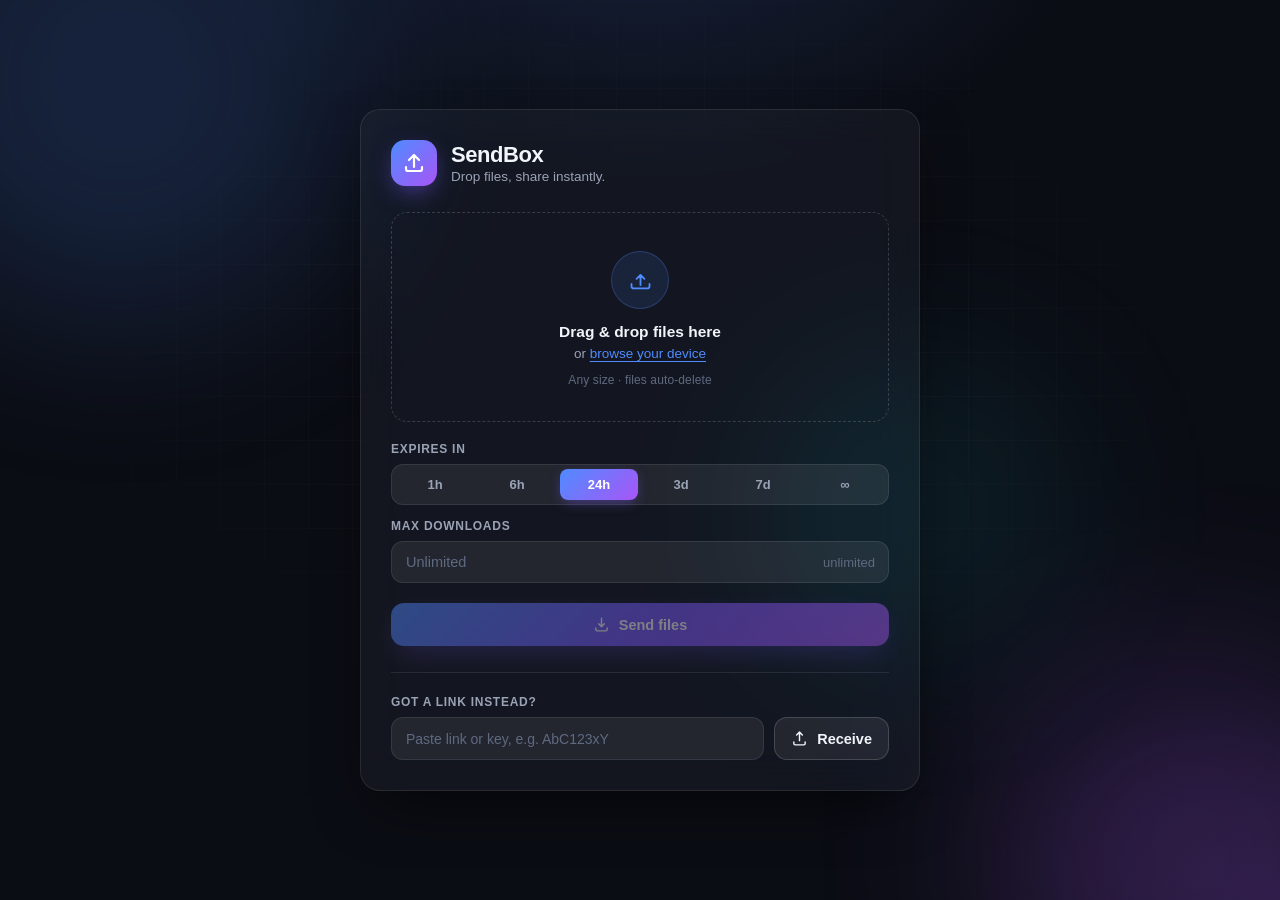
==== templates/index.html @ 97f83d9c "1st version" ====
<!DOCTYPE html>
<html lang="en">
<head>
  <meta charset="UTF-8">
  <meta name="viewport" content="width=device-width, initial-scale=1.0">
  <meta name="theme-color" content="#0b0d14">
  <title>SendBox — share files</title>
  <link rel="icon" href="data:image/svg+xml,%3Csvg xmlns='http://www.w3.org/2000/svg' viewBox='0 0 100 100'%3E%3Cdefs%3E%3ClinearGradient id='g' x1='0' y1='0' x2='1' y2='1'%3E%3Cstop offset='0' stop-color='%234f8cff'/%3E%3Cstop offset='1' stop-color='%23a855f7'/%3E%3C/linearGradient%3E%3C/defs%3E%3Crect width='100' height='100' rx='22' fill='url(%23g)'/%3E%3Cpath d='M50 28v26m0 0-9-9m9 9 9-9M34 66h32' stroke='white' stroke-width='7' stroke-linecap='round' stroke-linejoin='round' fill='none'/%3E%3C/svg%3E">
  <link rel="stylesheet" href="/static/style.css">
</head>
<body>
  <div class="bg" aria-hidden="true">
    <div class="blob blob-1"></div>
    <div class="blob blob-2"></div>
    <div class="blob blob-3"></div>
    <div class="grid-overlay"></div>
  </div>

  <main class="card" id="card">
    <header class="brand">
      <span class="logo">
        <svg viewBox="0 0 24 24" fill="none" stroke="currentColor" stroke-width="2.2" stroke-linecap="round" stroke-linejoin="round">
          <path d="M12 16V4m0 0L7 9m5-5 5 5"/>
          <path d="M4 16v2a2 2 0 0 0 2 2h12a2 2 0 0 0 2-2v-2"/>
        </svg>
      </span>
      <div>
        <h1>SendBox</h1>
        <p class="tagline">Drop files, share instantly.</p>
      </div>
    </header>

    <!-- UPLOAD STATE -->
    <section id="uploadState">
      <div id="drop" class="drop" tabindex="0" role="button" aria-label="Upload files">
        <input type="file" id="fileInput" multiple hidden>
        <div class="drop-icon">
          <svg viewBox="0 0 24 24" fill="none" stroke="currentColor" stroke-width="1.6" stroke-linecap="round" stroke-linejoin="round">
            <path d="M12 16V7m0 0 3.5 3.5M12 7l-3.5 3.5"/>
            <path d="M4 15v2a2 2 0 0 0 2 2h12a2 2 0 0 0 2-2v-2"/>
          </svg>
        </div>
        <p class="drop-title">Drag &amp; drop files here</p>
        <p class="drop-sub">or <span class="link">browse your device</span></p>
        <p class="drop-hint">Any size · files auto-delete</p>
      </div>

      <div id="filePanel" class="file-panel hidden">
        <div class="file-panel-head">
          <span id="fileCount"></span>
          <span id="fileTotal"></span>
          <button id="clearBtn" class="text-btn">Clear</button>
        </div>
        <ul id="fileList" class="filelist"></ul>
      </div>

      <div class="settings">
        <div class="field">
          <span class="field-label">Expires in</span>
          <div class="segmented" id="segExpiry">
            <input type="radio" name="expiry" id="e1" value="1">
            <label for="e1">1h</label>
            <input type="radio" name="expiry" id="e6" value="6">
            <label for="e6">6h</label>
            <input type="radio" name="expiry" id="e24" value="24" checked>
            <label for="e24">24h</label>
            <input type="radio" name="expiry" id="e72" value="72">
            <label for="e72">3d</label>
            <input type="radio" name="expiry" id="e168" value="168">
            <label for="e168">7d</label>
            <input type="radio" name="expiry" id="e0" value="0">
            <label for="e0">∞</label>
          </div>
        </div>
        <div class="field">
          <span class="field-label">Max downloads</span>
          <div class="maxdl-wrap">
            <input id="maxdl" type="number" min="0" placeholder="Unlimited">
            <span class="maxdl-suffix">unlimited</span>
          </div>
        </div>
      </div>

      <button id="uploadBtn" class="btn btn-primary" disabled>
        <svg viewBox="0 0 24 24" fill="none" stroke="currentColor" stroke-width="2" stroke-linecap="round" stroke-linejoin="round">
          <path d="M12 3v12m0 0 4-4m-4 4-4-4"/>
          <path d="M4 17v2a2 2 0 0 0 2 2h12a2 2 0 0 0 2-2v-2"/>
        </svg>
        <span>Send files</span>
      </button>

      <div id="progressWrap" class="progress-wrap hidden">
        <div class="progress">
          <div id="progressBar"></div>
        </div>
        <div class="progress-meta">
          <span id="progressText">0%</span>
          <span id="progressDetail"></span>
        </div>
      </div>
    </section>

    <!-- RESULT STATE -->
    <section id="resultState" class="hidden">
      <div class="success-ring">
        <svg viewBox="0 0 24 24" fill="none" stroke="currentColor" stroke-width="2.4" stroke-linecap="round" stroke-linejoin="round">
          <path d="M5 13l4 4L19 7"/>
        </svg>
      </div>
      <h2 class="result-title">Files are live</h2>
      <p class="result-sub">Share this link — it expires when the time is up.</p>
      <div class="linkrow">
        <input id="shareUrl" readonly>
        <button id="copyBtn" class="btn btn-ghost" title="Copy">
          <svg viewBox="0 0 24 24" fill="none" stroke="currentColor" stroke-width="2" stroke-linecap="round" stroke-linejoin="round">
            <rect x="9" y="9" width="12" height="12" rx="2"/>
            <path d="M5 15V5a2 2 0 0 1 2-2h10"/>
          </svg>
          <span>Copy</span>
        </button>
      </div>
      <div class="result-actions">
        <button id="openBtn" class="btn btn-ghost">
          <svg viewBox="0 0 24 24" fill="none" stroke="currentColor" stroke-width="2" stroke-linecap="round" stroke-linejoin="round">
            <path d="M18 13v6a2 2 0 0 1-2 2H5a2 2 0 0 1-2-2V8a2 2 0 0 1 2-2h6"/>
            <path d="M15 3h6v6"/><path d="M10 14 21 3"/>
          </svg>
          <span>Open</span>
        </button>
        <button id="newBtn" class="btn btn-primary">
          <svg viewBox="0 0 24 24" fill="none" stroke="currentColor" stroke-width="2" stroke-linecap="round" stroke-linejoin="round">
            <path d="M12 5v14M5 12h14"/>
          </svg>
          <span>New transfer</span>
        </button>
      </div>
    </section>

    <footer class="receive">
      <form id="receiveForm" autocomplete="off">
        <div class="field">
          <span class="field-label">Got a link instead?</span>
          <div class="receive-row">
            <input id="keyInput" placeholder="Paste link or key, e.g. AbC123xY">
            <button class="btn btn-ghost" type="submit">
              <svg viewBox="0 0 24 24" fill="none" stroke="currentColor" stroke-width="2" stroke-linecap="round" stroke-linejoin="round">
                <path d="M12 15V3m0 0 4 4m-4-4-4 4"/>
                <path d="M4 17v2a2 2 0 0 0 2 2h12a2 2 0 0 0 2-2v-2"/>
              </svg>
              <span>Receive</span>
            </button>
          </div>
        </div>
      </form>
    </footer>
  </main>

  <div id="toasts" class="toasts" aria-live="polite"></div>
  <script src="/static/app.js"></script>
</body>
</html>
---- static/style.css ----
:root {
  --bg: #0b0d14;
  --surface: rgba(255, 255, 255, 0.04);
  --surface-strong: rgba(255, 255, 255, 0.07);
  --border: rgba(255, 255, 255, 0.09);
  --border-strong: rgba(255, 255, 255, 0.16);
  --text: #f2f5fb;
  --muted: #9aa3b6;
  --faint: #5f6a80;
  --accent: #4f8cff;
  --accent-2: #a855f7;
  --accent-3: #22d3ee;
  --grad: linear-gradient(135deg, #4f8cff, #a855f7);
  --grad-btn: linear-gradient(135deg, #4f8cff 0%, #7c5cff 50%, #a855f7 100%);
  --danger: #ff6b6b;
  --ok: #34d399;
  --radius: 20px;
  --shadow: 0 24px 60px -18px rgba(0, 0, 0, 0.65);
  --font: -apple-system, BlinkMacSystemFont, "Segoe UI", Roboto, "Helvetica Neue", Arial, sans-serif;
}

* { box-sizing: border-box; margin: 0; padding: 0; }

html { color-scheme: dark; }

body {
  font-family: var(--font);
  background: var(--bg);
  color: var(--text);
  min-height: 100vh;
  display: flex;
  align-items: center;
  justify-content: center;
  padding: 28px 16px;
  overflow-x: hidden;
  -webkit-font-smoothing: antialiased;
}

/* ---------- background ---------- */
.bg { position: fixed; inset: 0; z-index: -1; overflow: hidden; }
.bg::after {
  content: "";
  position: absolute; inset: 0;
  background:
    radial-gradient(ellipse 60% 50% at 50% -10%, rgba(79, 140, 255, 0.16), transparent 60%),
    radial-gradient(ellipse 40% 40% at 100% 100%, rgba(168, 85, 247, 0.12), transparent 60%);
}
.blob { position: absolute; border-radius: 50%; filter: blur(90px); opacity: 0.5; animation: drift 26s ease-in-out infinite alternate; }
.blob-1 { width: 480px; height: 480px; background: rgba(79, 140, 255, 0.35); top: -160px; left: -120px; }
.blob-2 { width: 420px; height: 420px; background: rgba(168, 85, 247, 0.32); bottom: -160px; right: -120px; animation-delay: -9s; }
.blob-3 { width: 300px; height: 300px; background: rgba(34, 211, 238, 0.18); top: 40%; left: 60%; animation-delay: -17s; }
@keyframes drift {
  0% { transform: translate(0, 0) scale(1); }
  100% { transform: translate(60px, -40px) scale(1.15); }
}
.grid-overlay {
  position: absolute; inset: 0;
  background-image:
    linear-gradient(rgba(255,255,255,0.025) 1px, transparent 1px),
    linear-gradient(90deg, rgba(255,255,255,0.025) 1px, transparent 1px);
  background-size: 44px 44px;
  mask-image: radial-gradient(ellipse 70% 60% at 50% 40%, #000 30%, transparent 75%);
}

/* ---------- card ---------- */
.card {
  position: relative;
  width: 100%;
  max-width: 560px;
  background: var(--surface);
  backdrop-filter: blur(22px) saturate(1.4);
  -webkit-backdrop-filter: blur(22px) saturate(1.4);
  border: 1px solid var(--border);
  border-radius: var(--radius);
  box-shadow: var(--shadow);
  padding: 30px;
  animation: card-in 0.5s cubic-bezier(0.2, 0.9, 0.3, 1.2);
}
@keyframes card-in {
  from { opacity: 0; transform: translateY(16px) scale(0.98); }
  to { opacity: 1; transform: none; }
}

.brand { display: flex; align-items: center; gap: 14px; margin-bottom: 26px; }
.logo {
  width: 46px; height: 46px; flex-shrink: 0;
  display: grid; place-items: center;
  background: var(--grad);
  border-radius: 14px;
  color: #fff;
  box-shadow: 0 8px 24px -6px rgba(124, 92, 255, 0.6);
}
.logo svg { width: 24px; height: 24px; }
h1 { font-size: 22px; font-weight: 700; letter-spacing: -0.02em; }
.tagline { font-size: 13.5px; color: var(--muted); margin-top: 1px; }

/* ---------- dropzone ---------- */
.drop {
  position: relative;
  border: 1.5px dashed var(--border-strong);
  border-radius: 16px;
  padding: 38px 20px 34px;
  text-align: center;
  cursor: pointer;
  transition: border-color 0.2s, background 0.2s, transform 0.15s;
  user-select: none;
}
.drop:hover { border-color: rgba(79, 140, 255, 0.5); background: var(--surface-strong); }
.drop:focus-visible { outline: 2px solid var(--accent); outline-offset: 2px; }
.drop.dragover {
  border-color: var(--accent);
  border-style: solid;
  background: rgba(79, 140, 255, 0.1);
  transform: scale(1.015);
}
.drop-icon {
  width: 58px; height: 58px; margin: 0 auto 14px;
  display: grid; place-items: center;
  border-radius: 50%;
  color: var(--accent);
  background: rgba(79, 140, 255, 0.12);
  border: 1px solid rgba(79, 140, 255, 0.25);
  transition: transform 0.25s;
}
.drop-icon svg { width: 27px; height: 27px; }
.drop.dragover .drop-icon { transform: translateY(-4px) scale(1.1); color: #fff; }
.drop-title { font-size: 15.5px; font-weight: 600; }
.drop-sub { font-size: 13.5px; color: var(--muted); margin-top: 5px; }
.link { color: var(--accent); text-decoration: underline; text-underline-offset: 3px; }
.drop-hint { font-size: 12px; color: var(--faint); margin-top: 12px; letter-spacing: 0.01em; }

/* ---------- file list ---------- */
.file-panel { margin-top: 16px; }
.file-panel-head {
  display: flex; align-items: center; gap: 10px;
  font-size: 12.5px; color: var(--muted);
  margin-bottom: 10px;
}
.file-panel-head #fileTotal { flex: 1; text-align: right; }
.text-btn {
  background: none; border: none; color: var(--faint);
  font-size: 12.5px; cursor: pointer; padding: 4px 6px; border-radius: 6px;
  transition: color 0.15s;
}
.text-btn:hover { color: var(--danger); }

.filelist { list-style: none; max-height: 232px; overflow-y: auto; scrollbar-width: thin; scrollbar-color: rgba(255,255,255,0.15) transparent; }
.filelist::-webkit-scrollbar { width: 6px; }
.filelist::-webkit-scrollbar-thumb { background: rgba(255,255,255,0.15); border-radius: 4px; }

.filelist li {
  display: flex; align-items: center; gap: 12px;
  padding: 10px 12px;
  background: var(--surface-strong);
  border: 1px solid var(--border);
  border-radius: 12px;
  margin-bottom: 8px;
  animation: item-in 0.3s cubic-bezier(0.2, 0.9, 0.3, 1.2);
}
@keyframes item-in {
  from { opacity: 0; transform: translateY(-6px); }
  to { opacity: 1; transform: none; }
}
.file-type {
  width: 38px; height: 38px; flex-shrink: 0;
  display: grid; place-items: center;
  border-radius: 10px; color: #fff;
  background: var(--grad);
  font-size: 10px; font-weight: 700; text-transform: uppercase;
}
.file-type svg { width: 19px; height: 19px; }
.file-type[data-ext="pdf"] { background: linear-gradient(135deg, #ff5f6d, #ff8a5c); }
.file-type[data-ext="jpg"], .file-type[data-ext="jpeg"],
.file-type[data-ext="png"], .file-type[data-ext="gif"],
.file-type[data-ext="webp"], .file-type[data-ext="svg"],
.file-type[data-ext="heic"] { background: linear-gradient(135deg, #22d3ee, #3b82f6); }
.file-type[data-ext="zip"], .file-type[data-ext="rar"],
.file-type[data-ext="7z"], .file-type[data-ext="tar"],
.file-type[data-ext="gz"] { background: linear-gradient(135deg, #f59e0b, #ef4444); }
.file-type[data-ext="mp3"], .file-type[data-ext="wav"],
.file-type[data-ext="flac"], .file-type[data-ext="ogg"] { background: linear-gradient(135deg, #a855f7, #ec4899); }
.file-type[data-ext="mp4"], .file-type[data-ext="mkv"],
.file-type[data-ext="mov"], .file-type[data-ext="webm"] { background: linear-gradient(135deg, #6366f1, #8b5cf6); }
.file-type[data-ext="txt"], .file-type[data-ext="md"],
.file-type[data-ext="csv"], .file-type[data-ext="json"],
.file-type[data-ext="py"], .file-type[data-ext="js"],
.file-type[data-ext="ts"], .file-type[data-ext="html"],
.file-type[data-ext="css"] { background: linear-gradient(135deg, #64748b, #94a3b8); }

.f-meta { flex: 1; min-width: 0; display: flex; flex-direction: column; }
.fname {
  font-size: 14px; font-weight: 500;
  overflow: hidden; text-overflow: ellipsis; white-space: nowrap;
}
.fsize { font-size: 12px; color: var(--muted); margin-top: 1px; }

.rm-btn {
  width: 28px; height: 28px; flex-shrink: 0;
  display: grid; place-items: center;
  background: transparent; border: none; border-radius: 8px;
  color: var(--faint); cursor: pointer;
  transition: background 0.15s, color 0.15s, transform 0.15s;
}
.rm-btn:hover { background: rgba(255, 107, 107, 0.14); color: var(--danger); transform: scale(1.08); }
.rm-btn svg { width: 15px; height: 15px; }

/* ---------- settings ---------- */
.settings { margin: 20px 0; display: flex; flex-direction: column; gap: 14px; }
.field { display: flex; flex-direction: column; gap: 8px; }
.field-label { font-size: 12px; font-weight: 600; color: var(--muted); text-transform: uppercase; letter-spacing: 0.06em; }

.segmented {
  display: grid; grid-auto-flow: column; grid-auto-columns: 1fr;
  background: var(--surface-strong);
  border: 1px solid var(--border);
  border-radius: 12px; padding: 4px; gap: 4px;
}
.segmented input { position: absolute; opacity: 0; pointer-events: none; }
.segmented label {
  text-align: center; padding: 8px 4px; border-radius: 8px;
  font-size: 13px; font-weight: 600; color: var(--muted);
  cursor: pointer; transition: all 0.18s;
  user-select: none;
}
.segmented label:hover { color: var(--text); }
.segmented input:checked + label {
  background: var(--grad); color: #fff;
  box-shadow: 0 4px 14px -4px rgba(124, 92, 255, 0.6);
}

.maxdl-wrap { position: relative; }
.maxdl-wrap input {
  width: 100%;
  background: var(--surface-strong);
  color: var(--text);
  border: 1px solid var(--border);
  border-radius: 12px;
  padding: 12px 14px;
  font-size: 14.5px;
  transition: border-color 0.18s, box-shadow 0.18s;
}
.maxdl-wrap input::placeholder { color: var(--faint); }
.maxdl-wrap input:focus { outline: none; border-color: var(--accent); box-shadow: 0 0 0 3px rgba(79, 140, 255, 0.18); }
.maxdl-wrap input:not(:placeholder-shown) + .maxdl-suffix { opacity: 0; }
.maxdl-suffix {
  position: absolute; right: 14px; top: 50%; transform: translateY(-50%);
  font-size: 13px; color: var(--faint); pointer-events: none;
  transition: opacity 0.15s;
}
input::-webkit-outer-spin-button, input::-webkit-inner-spin-button { -webkit-appearance: none; margin: 0; }
input[type=number] { -moz-appearance: textfield; appearance: textfield; }

/* ---------- buttons ---------- */
.btn {
  display: inline-flex; align-items: center; justify-content: center; gap: 9px;
  border: none; border-radius: 13px;
  padding: 13px 20px;
  font-family: inherit; font-size: 14.5px; font-weight: 600;
  cursor: pointer; text-decoration: none;
  color: var(--text);
  transition: transform 0.15s, box-shadow 0.2s, background 0.2s, filter 0.2s;
  user-select: none;
}
.btn svg { width: 17px; height: 17px; flex-shrink: 0; }
.btn:active { transform: scale(0.97); }
.btn:disabled { opacity: 0.45; cursor: not-allowed; transform: none; filter: none !important; }

.btn-primary {
  background: var(--grad-btn);
  color: #fff;
  box-shadow: 0 10px 30px -8px rgba(124, 92, 255, 0.55);
  width: 100%;
}
.btn-primary:hover:not(:disabled) { filter: brightness(1.08); box-shadow: 0 14px 36px -8px rgba(124, 92, 255, 0.65); }

.btn-ghost {
  background: var(--surface-strong);
  border: 1px solid var(--border-strong);
  color: var(--text);
}
.btn-ghost:hover { background: rgba(255, 255, 255, 0.11); border-color: rgba(255, 255, 255, 0.22); }

/* ---------- progress ---------- */
.progress-wrap { margin-top: 18px; }
.progress {
  height: 10px; background: var(--surface-strong);
  border: 1px solid var(--border); border-radius: 999px; overflow: hidden;
}
#progressBar {
  height: 100%; width: 0%;
  background: var(--grad);
  border-radius: 999px;
  transition: width 0.15s ease;
  position: relative;
  overflow: hidden;
}
#progressBar::after {
  content: ""; position: absolute; inset: 0;
  background: linear-gradient(90deg, transparent, rgba(255,255,255,0.45), transparent);
  transform: translateX(-100%);
  animation: shine 1.6s infinite;
}
@keyframes shine { to { transform: translateX(100%); } }
.progress-meta { display: flex; justify-content: space-between; margin-top: 8px; font-size: 12.5px; color: var(--muted); }
#progressText { font-weight: 700; color: var(--accent); }

/* ---------- result ---------- */
#resultState { text-align: center; padding: 14px 0 4px; }
.success-ring {
  width: 72px; height: 72px; margin: 0 auto 18px;
  display: grid; place-items: center;
  border-radius: 50%;
  color: #fff;
  background: var(--grad);
  box-shadow: 0 0 0 8px rgba(124, 92, 255, 0.12), 0 16px 40px -8px rgba(124, 92, 255, 0.6);
  animation: pop 0.45s cubic-bezier(0.2, 0.9, 0.3, 1.4);
}
.success-ring svg { width: 32px; height: 32px; }
@keyframes pop { from { transform: scale(0.4); opacity: 0; } to { transform: scale(1); opacity: 1; } }
.result-title { font-size: 21px; font-weight: 700; letter-spacing: -0.02em; }
.result-sub { font-size: 13.5px; color: var(--muted); margin: 8px 0 20px; }

.linkrow { display: flex; gap: 10px; }
.linkrow input {
  flex: 1; min-width: 0;
  background: var(--surface-strong);
  border: 1px solid var(--border-strong);
  border-radius: 12px;
  padding: 13px 14px;
  color: var(--text); font-size: 13.5px; font-family: ui-monospace, SFMono-Regular, Menlo, monospace;
}
.linkrow input:focus { outline: none; border-color: var(--accent); }
.result-actions { display: flex; gap: 10px; margin-top: 14px; }
.result-actions .btn { flex: 1; }

/* ---------- receive / footer ---------- */
.receive { margin-top: 26px; padding-top: 22px; border-top: 1px solid var(--border); }
.receive-row { display: flex; gap: 10px; }
.receive-row input {
  flex: 1; min-width: 0;
  background: var(--surface-strong);
  border: 1px solid var(--border);
  border-radius: 12px;
  padding: 12px 14px;
  color: var(--text); font-size: 14px;
  transition: border-color 0.18s, box-shadow 0.18s;
}
.receive-row input::placeholder { color: var(--faint); }
.receive-row input:focus { outline: none; border-color: var(--accent); box-shadow: 0 0 0 3px rgba(79, 140, 255, 0.18); }
.receive-row .btn { padding: 12px 16px; }

/* ---------- receive page ---------- */
.receive-card { max-width: 620px; }
.receive-summary {
  display: flex; align-items: center; gap: 14px;
  background: var(--surface-strong);
  border: 1px solid var(--border);
  border-radius: 16px;
  padding: 16px 18px;
  margin-bottom: 18px;
}
.summary-icon {
  width: 46px; height: 46px; flex-shrink: 0;
  display: grid; place-items: center;
  border-radius: 12px; color: var(--accent);
  background: rgba(79, 140, 255, 0.12);
}
.summary-icon svg { width: 22px; height: 22px; }
.receive-summary h2 { font-size: 17px; letter-spacing: -0.01em; }
.receive-summary p { font-size: 13px; color: var(--muted); margin-top: 2px; }
.btn-all { flex: 1; margin-left: 4px; max-width: 220px; }

.filelist.receive { max-height: none; }
.filelist.receive li { padding: 12px 14px; }

.foot-note {
  display: flex; align-items: center; justify-content: center; gap: 7px;
  margin-top: 20px; font-size: 12.5px; color: var(--faint);
}
.foot-note svg { width: 14px; height: 14px; }

.expired { text-align: center; padding: 26px 8px; }
.expired-icon {
  width: 64px; height: 64px; margin: 0 auto 16px;
  display: grid; place-items: center;
  border-radius: 50%;
  color: #ffb020;
  background: rgba(255, 176, 32, 0.12);
  border: 1px solid rgba(255, 176, 32, 0.25);
}
.expired-icon svg { width: 30px; height: 30px; }
.expired h2 { font-size: 20px; letter-spacing: -0.02em; }
.expired p { font-size: 14px; color: var(--muted); margin: 10px 0 22px; max-width: 320px; margin-left: auto; margin-right: auto; }
.expired .btn { width: auto; margin: 0 auto; }

/* ---------- toasts ---------- */
.toasts {
  position: fixed; bottom: 24px; left: 50%; transform: translateX(-50%);
  display: flex; flex-direction: column; align-items: center; gap: 10px;
  z-index: 100; pointer-events: none;
}
.toast {
  display: flex; align-items: center; gap: 10px;
  background: rgba(20, 23, 34, 0.92);
  backdrop-filter: blur(14px);
  border: 1px solid var(--border-strong);
  border-radius: 12px;
  padding: 12px 18px;
  font-size: 13.5px; font-weight: 500;
  box-shadow: 0 14px 34px -10px rgba(0, 0, 0, 0.6);
  animation: toast-in 0.3s cubic-bezier(0.2, 0.9, 0.3, 1.3);
}
.toast.leaving { animation: toast-out 0.25s ease forwards; }
.toast svg { width: 17px; height: 17px; }
.toast.success svg { color: var(--ok); }
.toast.error svg { color: var(--danger); }
@keyframes toast-in { from { opacity: 0; transform: translateY(14px) scale(0.95); } to { opacity: 1; transform: none; } }
@keyframes toast-out { to { opacity: 0; transform: translateY(10px) scale(0.96); } }

.hidden { display: none !important; }

@media (max-width: 460px) {
  .card { padding: 22px 18px; }
  .drop { padding: 30px 14px 26px; }
  .btn-all { max-width: none; }
  .receive-summary { flex-wrap: wrap; }
}
@media (prefers-reduced-motion: reduce) {
  *, *::before, *::after { animation: none !important; transition: none !important; }
}
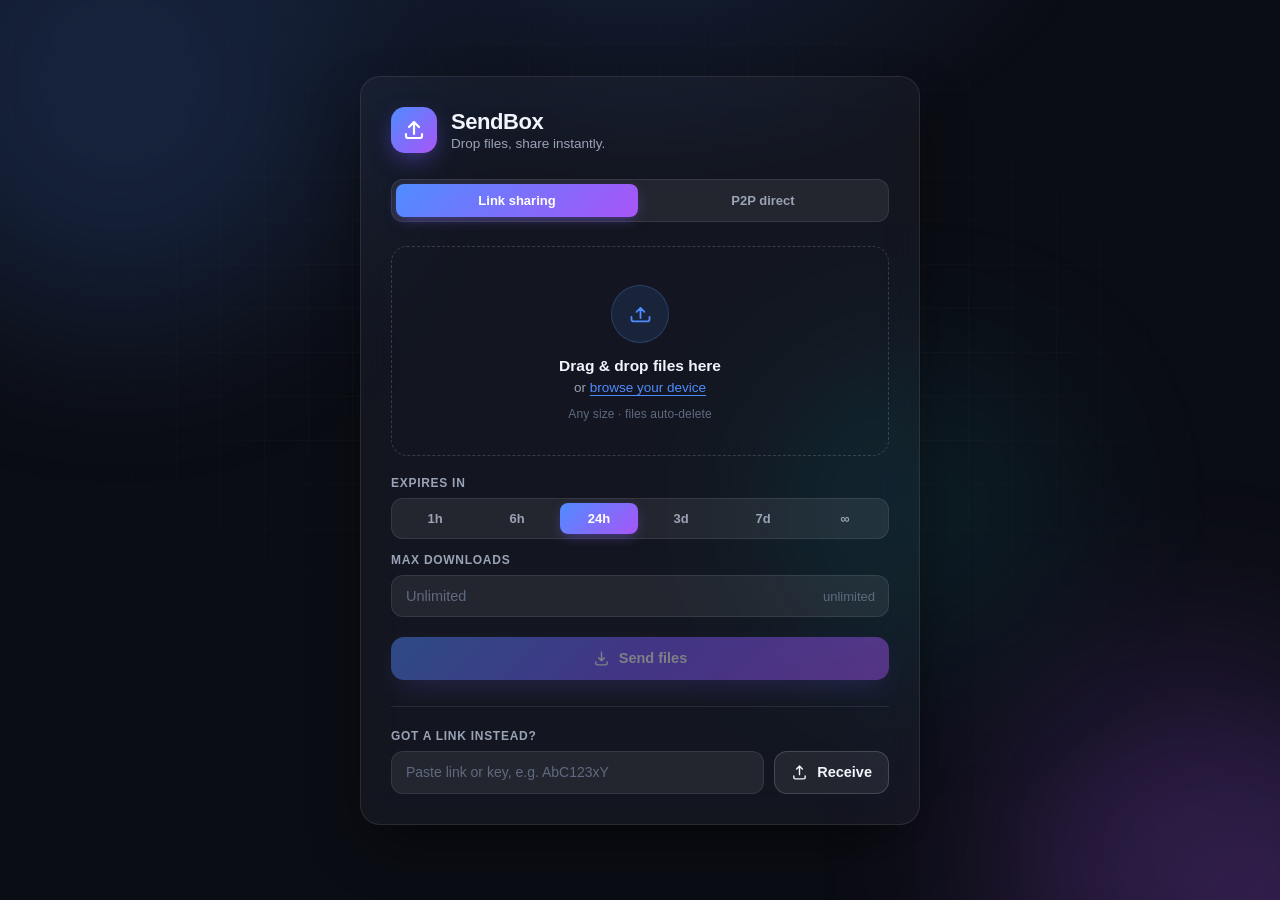
==== commit 5b4f8474: "version 2 with peer to peer file transfer" ====
--- a/templates/index.html
+++ b/templates/index.html
@@ -29,6 +29,11 @@
         <p class="tagline">Drop files, share instantly.</p>
       </div>
     </header>
+
+    <div class="mode-switch" role="tablist" aria-label="Transfer mode">
+      <span class="mode-btn active" aria-current="page">Link sharing</span>
+      <a class="mode-btn" href="/p2p">P2P direct</a>
+    </div>
 
     <!-- UPLOAD STATE -->
     <section id="uploadState">
--- a/static/style.css
+++ b/static/style.css
@@ -417,6 +417,62 @@
 @keyframes toast-in { from { opacity: 0; transform: translateY(14px) scale(0.95); } to { opacity: 1; transform: none; } }
 @keyframes toast-out { to { opacity: 0; transform: translateY(10px) scale(0.96); } }
 
+/* ---------- P2P ---------- */
+.mode-switch {
+  display: grid; grid-auto-flow: column; grid-auto-columns: 1fr;
+  background: var(--surface-strong);
+  border: 1px solid var(--border);
+  border-radius: 12px; padding: 4px; gap: 4px;
+  margin-bottom: 24px;
+}
+.mode-btn {
+  text-align: center; padding: 9px 4px; border-radius: 8px;
+  font-size: 13px; font-weight: 600; color: var(--muted);
+  text-decoration: none; cursor: pointer; user-select: none;
+  transition: all 0.18s;
+}
+.mode-btn:hover { color: var(--text); }
+.mode-btn.active {
+  background: var(--grad); color: #fff;
+  box-shadow: 0 4px 14px -4px rgba(124, 92, 255, 0.6);
+}
+
+.p2p-desc { font-size: 13.5px; color: var(--muted); line-height: 1.55; margin-bottom: 22px; }
+.divider {
+  display: flex; align-items: center; gap: 12px;
+  margin: 20px 0; color: var(--faint); font-size: 12px; text-transform: uppercase;
+  letter-spacing: 0.06em;
+}
+.divider::before, .divider::after { content: ""; flex: 1; height: 1px; background: var(--border); }
+
+.p2p-wait-title { font-size: 19px; font-weight: 700; letter-spacing: -0.02em; text-align: center; margin-bottom: 8px; }
+.p2p-wait-sub { font-size: 13.5px; color: var(--muted); text-align: center; margin: 0 0 18px; }
+.p2p-note { font-size: 12.5px; color: var(--faint); text-align: center; margin-top: 18px; }
+
+.p2p-spinner {
+  width: 58px; height: 58px; margin: 4px auto 22px;
+  border-radius: 50%;
+  border: 3px solid var(--border-strong);
+  border-top-color: var(--accent);
+  animation: spin 0.9s linear infinite;
+}
+@keyframes spin { to { transform: rotate(360deg); } }
+
+.status-line {
+  font-size: 13.5px; color: var(--muted);
+  background: var(--surface-strong);
+  border: 1px solid var(--border);
+  border-radius: 12px;
+  padding: 12px 16px;
+  margin-bottom: 18px;
+}
+#sendBar, #recvBar {
+  height: 100%; width: 0%;
+  background: var(--grad);
+  border-radius: 999px;
+  transition: width 0.15s ease;
+}
+
 .hidden { display: none !important; }
 
 @media (max-width: 460px) {
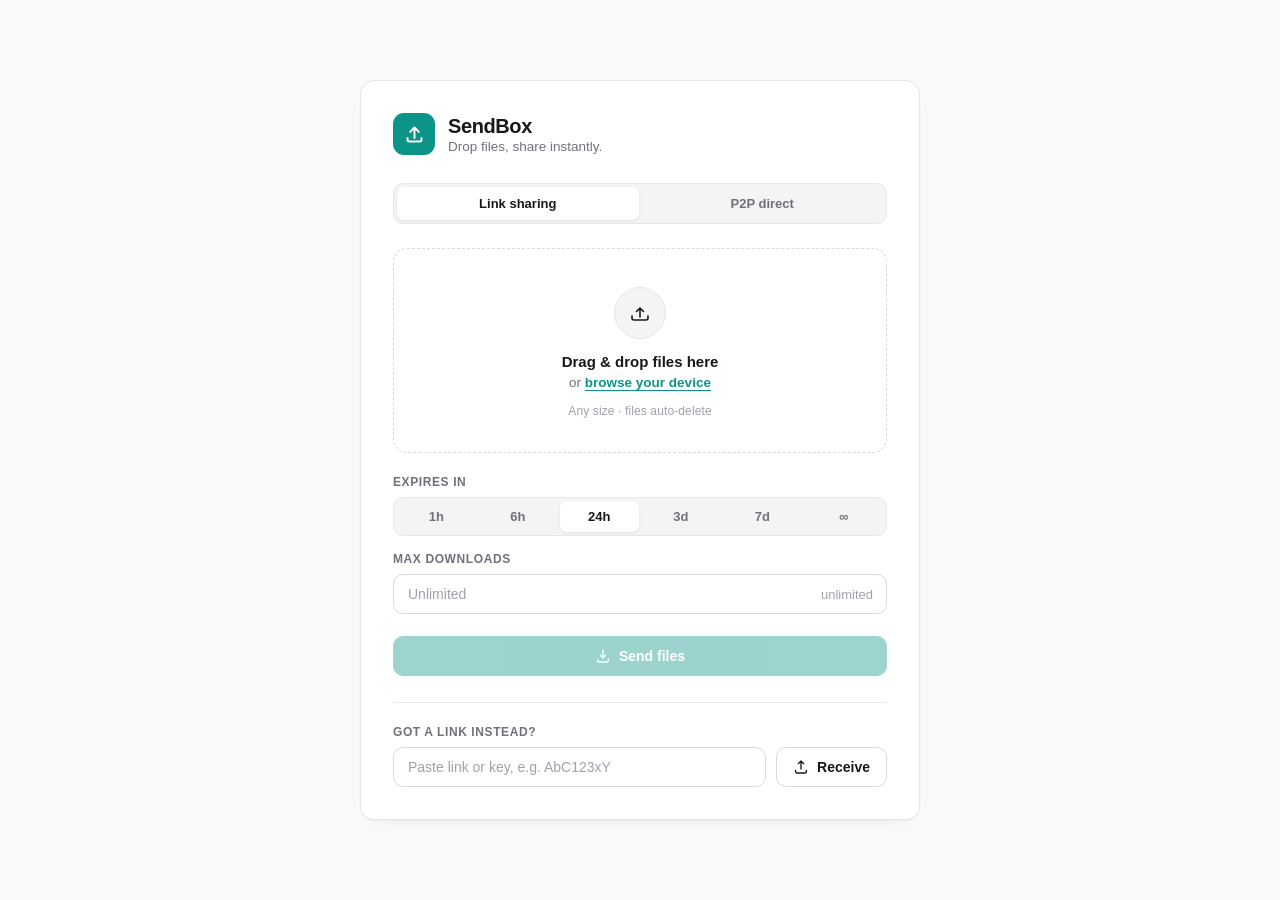
==== commit 1976eb4b: "new theme" ====
--- a/templates/index.html
+++ b/templates/index.html
@@ -3,19 +3,12 @@
 <head>
   <meta charset="UTF-8">
   <meta name="viewport" content="width=device-width, initial-scale=1.0">
-  <meta name="theme-color" content="#0b0d14">
+  <meta name="theme-color" content="#fafafa">
   <title>SendBox — share files</title>
-  <link rel="icon" href="data:image/svg+xml,%3Csvg xmlns='http://www.w3.org/2000/svg' viewBox='0 0 100 100'%3E%3Cdefs%3E%3ClinearGradient id='g' x1='0' y1='0' x2='1' y2='1'%3E%3Cstop offset='0' stop-color='%234f8cff'/%3E%3Cstop offset='1' stop-color='%23a855f7'/%3E%3C/linearGradient%3E%3C/defs%3E%3Crect width='100' height='100' rx='22' fill='url(%23g)'/%3E%3Cpath d='M50 28v26m0 0-9-9m9 9 9-9M34 66h32' stroke='white' stroke-width='7' stroke-linecap='round' stroke-linejoin='round' fill='none'/%3E%3C/svg%3E">
+  <link rel="icon" href="data:image/svg+xml,%3Csvg xmlns='http://www.w3.org/2000/svg' viewBox='0 0 100 100'%3E%3Crect width='100' height='100' rx='24' fill='%230d9488'/%3E%3Cpath d='M50 28v26m0 0-9-9m9 9 9-9M34 66h32' stroke='white' stroke-width='7' stroke-linecap='round' stroke-linejoin='round' fill='none'/%3E%3C/svg%3E">
   <link rel="stylesheet" href="/static/style.css">
 </head>
 <body>
-  <div class="bg" aria-hidden="true">
-    <div class="blob blob-1"></div>
-    <div class="blob blob-2"></div>
-    <div class="blob blob-3"></div>
-    <div class="grid-overlay"></div>
-  </div>
-
   <main class="card" id="card">
     <header class="brand">
       <span class="logo">
--- a/static/style.css
+++ b/static/style.css
@@ -1,27 +1,30 @@
 :root {
-  --bg: #0b0d14;
-  --surface: rgba(255, 255, 255, 0.04);
-  --surface-strong: rgba(255, 255, 255, 0.07);
-  --border: rgba(255, 255, 255, 0.09);
-  --border-strong: rgba(255, 255, 255, 0.16);
-  --text: #f2f5fb;
-  --muted: #9aa3b6;
-  --faint: #5f6a80;
-  --accent: #4f8cff;
-  --accent-2: #a855f7;
-  --accent-3: #22d3ee;
-  --grad: linear-gradient(135deg, #4f8cff, #a855f7);
-  --grad-btn: linear-gradient(135deg, #4f8cff 0%, #7c5cff 50%, #a855f7 100%);
-  --danger: #ff6b6b;
-  --ok: #34d399;
-  --radius: 20px;
-  --shadow: 0 24px 60px -18px rgba(0, 0, 0, 0.65);
+  --bg: #fafafa;
+  --surface: #ffffff;
+  --surface-strong: #f4f4f5;
+  --border: #e7e7e9;
+  --border-strong: #d9d9de;
+  --text: #18181b;
+  --muted: #71717a;
+  --faint: #a1a1aa;
+  --accent: #0d9488;
+  --accent-hover: #0f766e;
+  --accent-soft: #f0fdfa;
+  --danger: #dc2626;
+  --danger-soft: #fef2f2;
+  --ok: #16a34a;
+  --ok-soft: #f0fdf4;
+  --warn: #d97706;
+  --warn-soft: #fffbeb;
+  --radius: 14px;
+  --radius-sm: 10px;
+  --shadow: 0 1px 2px rgba(0, 0, 0, 0.04), 0 8px 24px -12px rgba(0, 0, 0, 0.08);
   --font: -apple-system, BlinkMacSystemFont, "Segoe UI", Roboto, "Helvetica Neue", Arial, sans-serif;
 }
 
 * { box-sizing: border-box; margin: 0; padding: 0; }
 
-html { color-scheme: dark; }
+html { color-scheme: light; }
 
 body {
   font-family: var(--font);
@@ -36,31 +39,7 @@
   -webkit-font-smoothing: antialiased;
 }
 
-/* ---------- background ---------- */
-.bg { position: fixed; inset: 0; z-index: -1; overflow: hidden; }
-.bg::after {
-  content: "";
-  position: absolute; inset: 0;
-  background:
-    radial-gradient(ellipse 60% 50% at 50% -10%, rgba(79, 140, 255, 0.16), transparent 60%),
-    radial-gradient(ellipse 40% 40% at 100% 100%, rgba(168, 85, 247, 0.12), transparent 60%);
-}
-.blob { position: absolute; border-radius: 50%; filter: blur(90px); opacity: 0.5; animation: drift 26s ease-in-out infinite alternate; }
-.blob-1 { width: 480px; height: 480px; background: rgba(79, 140, 255, 0.35); top: -160px; left: -120px; }
-.blob-2 { width: 420px; height: 420px; background: rgba(168, 85, 247, 0.32); bottom: -160px; right: -120px; animation-delay: -9s; }
-.blob-3 { width: 300px; height: 300px; background: rgba(34, 211, 238, 0.18); top: 40%; left: 60%; animation-delay: -17s; }
-@keyframes drift {
-  0% { transform: translate(0, 0) scale(1); }
-  100% { transform: translate(60px, -40px) scale(1.15); }
-}
-.grid-overlay {
-  position: absolute; inset: 0;
-  background-image:
-    linear-gradient(rgba(255,255,255,0.025) 1px, transparent 1px),
-    linear-gradient(90deg, rgba(255,255,255,0.025) 1px, transparent 1px);
-  background-size: 44px 44px;
-  mask-image: radial-gradient(ellipse 70% 60% at 50% 40%, #000 30%, transparent 75%);
-}
+::selection { background: var(--accent); color: #fff; }
 
 /* ---------- card ---------- */
 .card {
@@ -68,66 +47,62 @@
   width: 100%;
   max-width: 560px;
   background: var(--surface);
-  backdrop-filter: blur(22px) saturate(1.4);
-  -webkit-backdrop-filter: blur(22px) saturate(1.4);
   border: 1px solid var(--border);
   border-radius: var(--radius);
   box-shadow: var(--shadow);
-  padding: 30px;
-  animation: card-in 0.5s cubic-bezier(0.2, 0.9, 0.3, 1.2);
+  padding: 32px;
+  animation: card-in 0.35s ease both;
 }
 @keyframes card-in {
-  from { opacity: 0; transform: translateY(16px) scale(0.98); }
+  from { opacity: 0; transform: translateY(8px); }
   to { opacity: 1; transform: none; }
 }
 
-.brand { display: flex; align-items: center; gap: 14px; margin-bottom: 26px; }
+.brand { display: flex; align-items: center; gap: 13px; margin-bottom: 28px; }
 .logo {
-  width: 46px; height: 46px; flex-shrink: 0;
-  display: grid; place-items: center;
-  background: var(--grad);
-  border-radius: 14px;
+  width: 42px; height: 42px; flex-shrink: 0;
+  display: grid; place-items: center;
+  background: var(--accent);
+  border-radius: 11px;
   color: #fff;
-  box-shadow: 0 8px 24px -6px rgba(124, 92, 255, 0.6);
-}
-.logo svg { width: 24px; height: 24px; }
-h1 { font-size: 22px; font-weight: 700; letter-spacing: -0.02em; }
+}
+.logo svg { width: 21px; height: 21px; }
+h1 { font-size: 20px; font-weight: 650; letter-spacing: -0.02em; }
 .tagline { font-size: 13.5px; color: var(--muted); margin-top: 1px; }
 
 /* ---------- dropzone ---------- */
 .drop {
   position: relative;
   border: 1.5px dashed var(--border-strong);
-  border-radius: 16px;
+  border-radius: var(--radius);
   padding: 38px 20px 34px;
   text-align: center;
   cursor: pointer;
-  transition: border-color 0.2s, background 0.2s, transform 0.15s;
+  transition: border-color 0.18s, background 0.18s;
   user-select: none;
 }
-.drop:hover { border-color: rgba(79, 140, 255, 0.5); background: var(--surface-strong); }
+.drop:hover { border-color: rgba(13, 148, 136, 0.5); background: #f7fdfc; }
 .drop:focus-visible { outline: 2px solid var(--accent); outline-offset: 2px; }
 .drop.dragover {
   border-color: var(--accent);
   border-style: solid;
-  background: rgba(79, 140, 255, 0.1);
-  transform: scale(1.015);
+  background: var(--accent-soft);
 }
 .drop-icon {
-  width: 58px; height: 58px; margin: 0 auto 14px;
+  width: 52px; height: 52px; margin: 0 auto 14px;
   display: grid; place-items: center;
   border-radius: 50%;
-  color: var(--accent);
-  background: rgba(79, 140, 255, 0.12);
-  border: 1px solid rgba(79, 140, 255, 0.25);
-  transition: transform 0.25s;
-}
-.drop-icon svg { width: 27px; height: 27px; }
-.drop.dragover .drop-icon { transform: translateY(-4px) scale(1.1); color: #fff; }
-.drop-title { font-size: 15.5px; font-weight: 600; }
+  color: var(--text);
+  background: var(--surface-strong);
+  border: 1px solid var(--border);
+  transition: transform 0.2s ease;
+}
+.drop-icon svg { width: 24px; height: 24px; }
+.drop.dragover .drop-icon { transform: translateY(-3px) scale(1.06); }
+.drop-title { font-size: 15px; font-weight: 600; }
 .drop-sub { font-size: 13.5px; color: var(--muted); margin-top: 5px; }
-.link { color: var(--accent); text-decoration: underline; text-underline-offset: 3px; }
-.drop-hint { font-size: 12px; color: var(--faint); margin-top: 12px; letter-spacing: 0.01em; }
+.link { color: var(--accent); font-weight: 550; text-decoration: underline; text-underline-offset: 3px; }
+.drop-hint { font-size: 12px; color: var(--faint); margin-top: 14px; letter-spacing: 0.01em; }
 
 /* ---------- file list ---------- */
 .file-panel { margin-top: 16px; }
@@ -139,57 +114,41 @@
 .file-panel-head #fileTotal { flex: 1; text-align: right; }
 .text-btn {
   background: none; border: none; color: var(--faint);
-  font-size: 12.5px; cursor: pointer; padding: 4px 6px; border-radius: 6px;
+  font-size: 12.5px; font-weight: 500; cursor: pointer; padding: 4px 6px; border-radius: 6px;
   transition: color 0.15s;
 }
 .text-btn:hover { color: var(--danger); }
 
-.filelist { list-style: none; max-height: 232px; overflow-y: auto; scrollbar-width: thin; scrollbar-color: rgba(255,255,255,0.15) transparent; }
+.filelist { list-style: none; max-height: 232px; overflow-y: auto; scrollbar-width: thin; scrollbar-color: var(--border-strong) transparent; }
 .filelist::-webkit-scrollbar { width: 6px; }
-.filelist::-webkit-scrollbar-thumb { background: rgba(255,255,255,0.15); border-radius: 4px; }
+.filelist::-webkit-scrollbar-thumb { background: var(--border-strong); border-radius: 4px; }
 
 .filelist li {
   display: flex; align-items: center; gap: 12px;
   padding: 10px 12px;
-  background: var(--surface-strong);
-  border: 1px solid var(--border);
-  border-radius: 12px;
+  background: var(--surface);
+  border: 1px solid var(--border);
+  border-radius: var(--radius-sm);
   margin-bottom: 8px;
-  animation: item-in 0.3s cubic-bezier(0.2, 0.9, 0.3, 1.2);
+  animation: item-in 0.25s ease;
 }
 @keyframes item-in {
-  from { opacity: 0; transform: translateY(-6px); }
+  from { opacity: 0; transform: translateY(-4px); }
   to { opacity: 1; transform: none; }
 }
 .file-type {
-  width: 38px; height: 38px; flex-shrink: 0;
-  display: grid; place-items: center;
-  border-radius: 10px; color: #fff;
-  background: var(--grad);
+  width: 36px; height: 36px; flex-shrink: 0;
+  display: grid; place-items: center;
+  border-radius: var(--radius-sm); color: var(--muted);
+  background: var(--surface-strong);
+  border: 1px solid var(--border);
   font-size: 10px; font-weight: 700; text-transform: uppercase;
 }
-.file-type svg { width: 19px; height: 19px; }
-.file-type[data-ext="pdf"] { background: linear-gradient(135deg, #ff5f6d, #ff8a5c); }
-.file-type[data-ext="jpg"], .file-type[data-ext="jpeg"],
-.file-type[data-ext="png"], .file-type[data-ext="gif"],
-.file-type[data-ext="webp"], .file-type[data-ext="svg"],
-.file-type[data-ext="heic"] { background: linear-gradient(135deg, #22d3ee, #3b82f6); }
-.file-type[data-ext="zip"], .file-type[data-ext="rar"],
-.file-type[data-ext="7z"], .file-type[data-ext="tar"],
-.file-type[data-ext="gz"] { background: linear-gradient(135deg, #f59e0b, #ef4444); }
-.file-type[data-ext="mp3"], .file-type[data-ext="wav"],
-.file-type[data-ext="flac"], .file-type[data-ext="ogg"] { background: linear-gradient(135deg, #a855f7, #ec4899); }
-.file-type[data-ext="mp4"], .file-type[data-ext="mkv"],
-.file-type[data-ext="mov"], .file-type[data-ext="webm"] { background: linear-gradient(135deg, #6366f1, #8b5cf6); }
-.file-type[data-ext="txt"], .file-type[data-ext="md"],
-.file-type[data-ext="csv"], .file-type[data-ext="json"],
-.file-type[data-ext="py"], .file-type[data-ext="js"],
-.file-type[data-ext="ts"], .file-type[data-ext="html"],
-.file-type[data-ext="css"] { background: linear-gradient(135deg, #64748b, #94a3b8); }
+.file-type svg { width: 18px; height: 18px; }
 
 .f-meta { flex: 1; min-width: 0; display: flex; flex-direction: column; }
 .fname {
-  font-size: 14px; font-weight: 500;
+  font-size: 13.5px; font-weight: 550;
   overflow: hidden; text-overflow: ellipsis; white-space: nowrap;
 }
 .fsize { font-size: 12px; color: var(--muted); margin-top: 1px; }
@@ -197,50 +156,52 @@
 .rm-btn {
   width: 28px; height: 28px; flex-shrink: 0;
   display: grid; place-items: center;
-  background: transparent; border: none; border-radius: 8px;
+  background: transparent; border: none; border-radius: 7px;
   color: var(--faint); cursor: pointer;
-  transition: background 0.15s, color 0.15s, transform 0.15s;
-}
-.rm-btn:hover { background: rgba(255, 107, 107, 0.14); color: var(--danger); transform: scale(1.08); }
+  transition: background 0.15s, color 0.15s;
+}
+.rm-btn:hover { background: var(--danger-soft); color: var(--danger); }
 .rm-btn svg { width: 15px; height: 15px; }
 
 /* ---------- settings ---------- */
-.settings { margin: 20px 0; display: flex; flex-direction: column; gap: 14px; }
+.settings { margin: 22px 0; display: flex; flex-direction: column; gap: 16px; }
 .field { display: flex; flex-direction: column; gap: 8px; }
-.field-label { font-size: 12px; font-weight: 600; color: var(--muted); text-transform: uppercase; letter-spacing: 0.06em; }
+.field-label { font-size: 12px; font-weight: 600; color: var(--muted); text-transform: uppercase; letter-spacing: 0.05em; }
 
 .segmented {
   display: grid; grid-auto-flow: column; grid-auto-columns: 1fr;
   background: var(--surface-strong);
   border: 1px solid var(--border);
-  border-radius: 12px; padding: 4px; gap: 4px;
+  border-radius: var(--radius-sm); padding: 3px; gap: 3px;
 }
 .segmented input { position: absolute; opacity: 0; pointer-events: none; }
 .segmented label {
-  text-align: center; padding: 8px 4px; border-radius: 8px;
-  font-size: 13px; font-weight: 600; color: var(--muted);
-  cursor: pointer; transition: all 0.18s;
+  text-align: center; padding: 8px 4px; border-radius: 7px;
+  font-size: 13px; font-weight: 550; color: var(--muted);
+  cursor: pointer; transition: all 0.15s;
   user-select: none;
 }
 .segmented label:hover { color: var(--text); }
 .segmented input:checked + label {
-  background: var(--grad); color: #fff;
-  box-shadow: 0 4px 14px -4px rgba(124, 92, 255, 0.6);
-}
+  background: var(--surface); color: var(--text);
+  box-shadow: 0 1px 3px rgba(0, 0, 0, 0.08);
+  font-weight: 600;
+}
+.segmented input:focus-visible + label { outline: 2px solid var(--accent); outline-offset: 1px; }
 
 .maxdl-wrap { position: relative; }
 .maxdl-wrap input {
   width: 100%;
-  background: var(--surface-strong);
+  background: var(--surface);
   color: var(--text);
-  border: 1px solid var(--border);
-  border-radius: 12px;
-  padding: 12px 14px;
-  font-size: 14.5px;
-  transition: border-color 0.18s, box-shadow 0.18s;
+  border: 1px solid var(--border-strong);
+  border-radius: var(--radius-sm);
+  padding: 11px 14px;
+  font-size: 14px;
+  transition: border-color 0.15s, box-shadow 0.15s;
 }
 .maxdl-wrap input::placeholder { color: var(--faint); }
-.maxdl-wrap input:focus { outline: none; border-color: var(--accent); box-shadow: 0 0 0 3px rgba(79, 140, 255, 0.18); }
+.maxdl-wrap input:focus { outline: none; border-color: var(--accent); box-shadow: 0 0 0 3px rgba(13, 148, 136, 0.14); }
 .maxdl-wrap input:not(:placeholder-shown) + .maxdl-suffix { opacity: 0; }
 .maxdl-suffix {
   position: absolute; right: 14px; top: 50%; transform: translateY(-50%);
@@ -252,84 +213,74 @@
 
 /* ---------- buttons ---------- */
 .btn {
-  display: inline-flex; align-items: center; justify-content: center; gap: 9px;
-  border: none; border-radius: 13px;
-  padding: 13px 20px;
-  font-family: inherit; font-size: 14.5px; font-weight: 600;
+  display: inline-flex; align-items: center; justify-content: center; gap: 8px;
+  border: none; border-radius: var(--radius-sm);
+  padding: 12px 20px;
+  font-family: inherit; font-size: 14px; font-weight: 600;
   cursor: pointer; text-decoration: none;
   color: var(--text);
-  transition: transform 0.15s, box-shadow 0.2s, background 0.2s, filter 0.2s;
+  transition: opacity 0.15s, background 0.15s, border-color 0.15s;
   user-select: none;
 }
-.btn svg { width: 17px; height: 17px; flex-shrink: 0; }
-.btn:active { transform: scale(0.97); }
-.btn:disabled { opacity: 0.45; cursor: not-allowed; transform: none; filter: none !important; }
+.btn svg { width: 16px; height: 16px; flex-shrink: 0; }
+.btn:active:not(:disabled) { transform: translateY(0.5px); }
+.btn:disabled { opacity: 0.4; cursor: not-allowed; }
 
 .btn-primary {
-  background: var(--grad-btn);
+  background: var(--accent);
   color: #fff;
-  box-shadow: 0 10px 30px -8px rgba(124, 92, 255, 0.55);
   width: 100%;
 }
-.btn-primary:hover:not(:disabled) { filter: brightness(1.08); box-shadow: 0 14px 36px -8px rgba(124, 92, 255, 0.65); }
+.btn-primary:hover:not(:disabled) { background: var(--accent-hover); }
 
 .btn-ghost {
-  background: var(--surface-strong);
+  background: var(--surface);
   border: 1px solid var(--border-strong);
   color: var(--text);
 }
-.btn-ghost:hover { background: rgba(255, 255, 255, 0.11); border-color: rgba(255, 255, 255, 0.22); }
+.btn-ghost:hover { background: var(--surface-strong); }
 
 /* ---------- progress ---------- */
 .progress-wrap { margin-top: 18px; }
 .progress {
-  height: 10px; background: var(--surface-strong);
-  border: 1px solid var(--border); border-radius: 999px; overflow: hidden;
+  height: 6px; background: var(--surface-strong);
+  border-radius: 999px; overflow: hidden;
 }
 #progressBar {
   height: 100%; width: 0%;
-  background: var(--grad);
+  background: var(--accent);
   border-radius: 999px;
   transition: width 0.15s ease;
-  position: relative;
-  overflow: hidden;
-}
-#progressBar::after {
-  content: ""; position: absolute; inset: 0;
-  background: linear-gradient(90deg, transparent, rgba(255,255,255,0.45), transparent);
-  transform: translateX(-100%);
-  animation: shine 1.6s infinite;
-}
-@keyframes shine { to { transform: translateX(100%); } }
+}
 .progress-meta { display: flex; justify-content: space-between; margin-top: 8px; font-size: 12.5px; color: var(--muted); }
-#progressText { font-weight: 700; color: var(--accent); }
+#progressText { font-weight: 650; color: var(--accent); }
 
 /* ---------- result ---------- */
 #resultState { text-align: center; padding: 14px 0 4px; }
 .success-ring {
-  width: 72px; height: 72px; margin: 0 auto 18px;
+  width: 64px; height: 64px; margin: 0 auto 18px;
   display: grid; place-items: center;
   border-radius: 50%;
-  color: #fff;
-  background: var(--grad);
-  box-shadow: 0 0 0 8px rgba(124, 92, 255, 0.12), 0 16px 40px -8px rgba(124, 92, 255, 0.6);
-  animation: pop 0.45s cubic-bezier(0.2, 0.9, 0.3, 1.4);
-}
-.success-ring svg { width: 32px; height: 32px; }
-@keyframes pop { from { transform: scale(0.4); opacity: 0; } to { transform: scale(1); opacity: 1; } }
-.result-title { font-size: 21px; font-weight: 700; letter-spacing: -0.02em; }
+  color: var(--ok);
+  background: var(--ok-soft);
+  border: 1px solid #dcfce7;
+  animation: pop 0.35s cubic-bezier(0.2, 0.9, 0.3, 1.3);
+}
+.success-ring svg { width: 28px; height: 28px; }
+@keyframes pop { from { transform: scale(0.6); opacity: 0; } to { transform: scale(1); opacity: 1; } }
+.result-title { font-size: 19px; font-weight: 650; letter-spacing: -0.02em; }
 .result-sub { font-size: 13.5px; color: var(--muted); margin: 8px 0 20px; }
 
 .linkrow { display: flex; gap: 10px; }
 .linkrow input {
   flex: 1; min-width: 0;
   background: var(--surface-strong);
-  border: 1px solid var(--border-strong);
-  border-radius: 12px;
-  padding: 13px 14px;
-  color: var(--text); font-size: 13.5px; font-family: ui-monospace, SFMono-Regular, Menlo, monospace;
-}
-.linkrow input:focus { outline: none; border-color: var(--accent); }
+  border: 1px solid var(--border);
+  border-radius: var(--radius-sm);
+  padding: 12px 14px;
+  color: var(--text); font-size: 13px; font-family: ui-monospace, SFMono-Regular, Menlo, monospace;
+}
+.linkrow input:focus { outline: none; border-color: var(--accent); background: var(--surface); }
 .result-actions { display: flex; gap: 10px; margin-top: 14px; }
 .result-actions .btn { flex: 1; }
 
@@ -338,37 +289,40 @@
 .receive-row { display: flex; gap: 10px; }
 .receive-row input {
   flex: 1; min-width: 0;
-  background: var(--surface-strong);
-  border: 1px solid var(--border);
-  border-radius: 12px;
-  padding: 12px 14px;
+  background: var(--surface);
+  border: 1px solid var(--border-strong);
+  border-radius: var(--radius-sm);
+  padding: 11px 14px;
   color: var(--text); font-size: 14px;
-  transition: border-color 0.18s, box-shadow 0.18s;
+  transition: border-color 0.15s, box-shadow 0.15s;
 }
 .receive-row input::placeholder { color: var(--faint); }
-.receive-row input:focus { outline: none; border-color: var(--accent); box-shadow: 0 0 0 3px rgba(79, 140, 255, 0.18); }
-.receive-row .btn { padding: 12px 16px; }
+.receive-row input:focus { outline: none; border-color: var(--accent); box-shadow: 0 0 0 3px rgba(13, 148, 136, 0.14); }
+.receive-row .btn { padding: 11px 16px; }
 
 /* ---------- receive page ---------- */
 .receive-card { max-width: 620px; }
 .receive-summary {
   display: flex; align-items: center; gap: 14px;
-  background: var(--surface-strong);
-  border: 1px solid var(--border);
-  border-radius: 16px;
+  background: var(--surface);
+  border: 1px solid var(--border);
+  border-radius: var(--radius);
   padding: 16px 18px;
   margin-bottom: 18px;
 }
 .summary-icon {
-  width: 46px; height: 46px; flex-shrink: 0;
-  display: grid; place-items: center;
-  border-radius: 12px; color: var(--accent);
-  background: rgba(79, 140, 255, 0.12);
-}
-.summary-icon svg { width: 22px; height: 22px; }
-.receive-summary h2 { font-size: 17px; letter-spacing: -0.01em; }
+  width: 44px; height: 44px; flex-shrink: 0;
+  display: grid; place-items: center;
+  border-radius: var(--radius-sm); color: var(--text);
+  background: var(--surface-strong);
+  border: 1px solid var(--border);
+}
+.summary-icon svg { width: 21px; height: 21px; }
+.receive-summary h2 { font-size: 16px; font-weight: 650; letter-spacing: -0.01em; }
 .receive-summary p { font-size: 13px; color: var(--muted); margin-top: 2px; }
 .btn-all { flex: 1; margin-left: 4px; max-width: 220px; }
+
+.dl-btn { padding: 8px 14px; font-size: 13px; }
 
 .filelist.receive { max-height: none; }
 .filelist.receive li { padding: 12px 14px; }
@@ -381,16 +335,16 @@
 
 .expired { text-align: center; padding: 26px 8px; }
 .expired-icon {
-  width: 64px; height: 64px; margin: 0 auto 16px;
+  width: 60px; height: 60px; margin: 0 auto 16px;
   display: grid; place-items: center;
   border-radius: 50%;
-  color: #ffb020;
-  background: rgba(255, 176, 32, 0.12);
-  border: 1px solid rgba(255, 176, 32, 0.25);
-}
-.expired-icon svg { width: 30px; height: 30px; }
-.expired h2 { font-size: 20px; letter-spacing: -0.02em; }
-.expired p { font-size: 14px; color: var(--muted); margin: 10px 0 22px; max-width: 320px; margin-left: auto; margin-right: auto; }
+  color: var(--warn);
+  background: var(--warn-soft);
+  border: 1px solid #fde68a;
+}
+.expired-icon svg { width: 28px; height: 28px; }
+.expired h2 { font-size: 19px; font-weight: 650; letter-spacing: -0.02em; }
+.expired p { font-size: 14px; color: var(--muted); margin: 10px auto 22px; max-width: 320px; }
 .expired .btn { width: auto; margin: 0 auto; }
 
 /* ---------- toasts ---------- */
@@ -401,59 +355,60 @@
 }
 .toast {
   display: flex; align-items: center; gap: 10px;
-  background: rgba(20, 23, 34, 0.92);
-  backdrop-filter: blur(14px);
-  border: 1px solid var(--border-strong);
-  border-radius: 12px;
-  padding: 12px 18px;
+  background: var(--surface);
+  backdrop-filter: blur(10px);
+  border: 1px solid var(--border);
+  border-radius: var(--radius-sm);
+  padding: 11px 16px;
   font-size: 13.5px; font-weight: 500;
-  box-shadow: 0 14px 34px -10px rgba(0, 0, 0, 0.6);
-  animation: toast-in 0.3s cubic-bezier(0.2, 0.9, 0.3, 1.3);
-}
-.toast.leaving { animation: toast-out 0.25s ease forwards; }
-.toast svg { width: 17px; height: 17px; }
+  box-shadow: 0 8px 30px -8px rgba(0, 0, 0, 0.18);
+  animation: toast-in 0.25s ease;
+}
+.toast.leaving { animation: toast-out 0.22s ease forwards; }
+.toast svg { width: 16px; height: 16px; }
 .toast.success svg { color: var(--ok); }
 .toast.error svg { color: var(--danger); }
-@keyframes toast-in { from { opacity: 0; transform: translateY(14px) scale(0.95); } to { opacity: 1; transform: none; } }
-@keyframes toast-out { to { opacity: 0; transform: translateY(10px) scale(0.96); } }
+@keyframes toast-in { from { opacity: 0; transform: translateY(10px); } to { opacity: 1; transform: none; } }
+@keyframes toast-out { to { opacity: 0; transform: translateY(8px); } }
 
 /* ---------- P2P ---------- */
 .mode-switch {
   display: grid; grid-auto-flow: column; grid-auto-columns: 1fr;
   background: var(--surface-strong);
   border: 1px solid var(--border);
-  border-radius: 12px; padding: 4px; gap: 4px;
+  border-radius: var(--radius-sm); padding: 3px; gap: 3px;
   margin-bottom: 24px;
 }
 .mode-btn {
-  text-align: center; padding: 9px 4px; border-radius: 8px;
-  font-size: 13px; font-weight: 600; color: var(--muted);
+  text-align: center; padding: 9px 4px; border-radius: 7px;
+  font-size: 13px; font-weight: 550; color: var(--muted);
   text-decoration: none; cursor: pointer; user-select: none;
-  transition: all 0.18s;
+  transition: all 0.15s;
 }
 .mode-btn:hover { color: var(--text); }
 .mode-btn.active {
-  background: var(--grad); color: #fff;
-  box-shadow: 0 4px 14px -4px rgba(124, 92, 255, 0.6);
+  background: var(--surface); color: var(--text);
+  box-shadow: 0 1px 3px rgba(0, 0, 0, 0.08);
+  font-weight: 600;
 }
 
 .p2p-desc { font-size: 13.5px; color: var(--muted); line-height: 1.55; margin-bottom: 22px; }
 .divider {
   display: flex; align-items: center; gap: 12px;
-  margin: 20px 0; color: var(--faint); font-size: 12px; text-transform: uppercase;
-  letter-spacing: 0.06em;
+  margin: 20px 0; color: var(--faint); font-size: 11.5px; text-transform: uppercase;
+  letter-spacing: 0.05em;
 }
 .divider::before, .divider::after { content: ""; flex: 1; height: 1px; background: var(--border); }
 
-.p2p-wait-title { font-size: 19px; font-weight: 700; letter-spacing: -0.02em; text-align: center; margin-bottom: 8px; }
+.p2p-wait-title { font-size: 18px; font-weight: 650; letter-spacing: -0.02em; text-align: center; margin-bottom: 8px; }
 .p2p-wait-sub { font-size: 13.5px; color: var(--muted); text-align: center; margin: 0 0 18px; }
 .p2p-note { font-size: 12.5px; color: var(--faint); text-align: center; margin-top: 18px; }
 
 .p2p-spinner {
-  width: 58px; height: 58px; margin: 4px auto 22px;
+  width: 48px; height: 48px; margin: 4px auto 22px;
   border-radius: 50%;
-  border: 3px solid var(--border-strong);
-  border-top-color: var(--accent);
+  border: 3px solid var(--border);
+  border-top-color: var(--text);
   animation: spin 0.9s linear infinite;
 }
 @keyframes spin { to { transform: rotate(360deg); } }
@@ -462,13 +417,13 @@
   font-size: 13.5px; color: var(--muted);
   background: var(--surface-strong);
   border: 1px solid var(--border);
-  border-radius: 12px;
-  padding: 12px 16px;
+  border-radius: var(--radius-sm);
+  padding: 11px 16px;
   margin-bottom: 18px;
 }
 #sendBar, #recvBar {
   height: 100%; width: 0%;
-  background: var(--grad);
+  background: var(--accent);
   border-radius: 999px;
   transition: width 0.15s ease;
 }
@@ -476,7 +431,7 @@
 .hidden { display: none !important; }
 
 @media (max-width: 460px) {
-  .card { padding: 22px 18px; }
+  .card { padding: 24px 18px; }
   .drop { padding: 30px 14px 26px; }
   .btn-all { max-width: none; }
   .receive-summary { flex-wrap: wrap; }
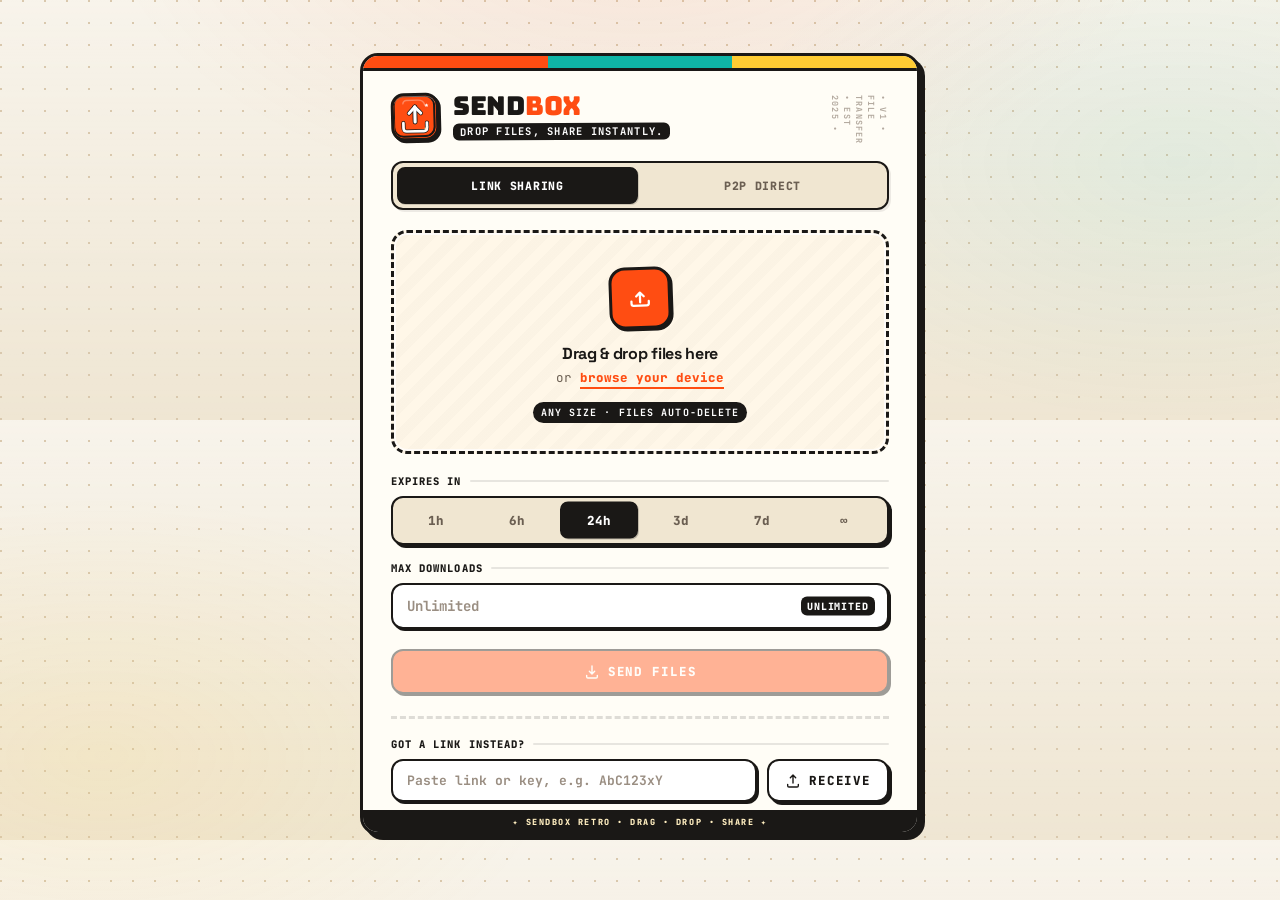
==== commit 7cd244dc: "Refactor HTML templates to use new logo and update theme color - Updated theme color from #fafafa to" ====
--- a/templates/index.html
+++ b/templates/index.html
@@ -3,22 +3,20 @@
 <head>
   <meta charset="UTF-8">
   <meta name="viewport" content="width=device-width, initial-scale=1.0">
-  <meta name="theme-color" content="#fafafa">
+  <meta name="theme-color" content="#efe6d3">
   <title>SendBox — share files</title>
-  <link rel="icon" href="data:image/svg+xml,%3Csvg xmlns='http://www.w3.org/2000/svg' viewBox='0 0 100 100'%3E%3Crect width='100' height='100' rx='24' fill='%230d9488'/%3E%3Cpath d='M50 28v26m0 0-9-9m9 9 9-9M34 66h32' stroke='white' stroke-width='7' stroke-linecap='round' stroke-linejoin='round' fill='none'/%3E%3C/svg%3E">
+  <link rel="icon" type="image/svg+xml" href="/static/logo.svg">
+  <link rel="alternate icon" href="data:image/svg+xml,%3Csvg xmlns='http://www.w3.org/2000/svg' viewBox='0 0 100 100'%3E%3Crect width='100' height='100' rx='22' fill='%23ff4d12'/%3E%3Cpath d='M50 28v26m0 0-9-9m9 9 9-9M34 66h32' stroke='white' stroke-width='7' stroke-linecap='round' stroke-linejoin='round' fill='none'/%3E%3C/svg%3E">
   <link rel="stylesheet" href="/static/style.css">
 </head>
 <body>
   <main class="card" id="card">
     <header class="brand">
       <span class="logo">
-        <svg viewBox="0 0 24 24" fill="none" stroke="currentColor" stroke-width="2.2" stroke-linecap="round" stroke-linejoin="round">
-          <path d="M12 16V4m0 0L7 9m5-5 5 5"/>
-          <path d="M4 16v2a2 2 0 0 0 2 2h12a2 2 0 0 0 2-2v-2"/>
-        </svg>
+        <img src="/static/logo.svg" alt="SendBox" width="48" height="48" loading="eager">
       </span>
-      <div>
-        <h1>SendBox</h1>
+      <div class="brand-text">
+        <h1><span>Send</span><span class="box">Box</span></h1>
         <p class="tagline">Drop files, share instantly.</p>
       </div>
     </header>
@@ -33,7 +31,7 @@
       <div id="drop" class="drop" tabindex="0" role="button" aria-label="Upload files">
         <input type="file" id="fileInput" multiple hidden>
         <div class="drop-icon">
-          <svg viewBox="0 0 24 24" fill="none" stroke="currentColor" stroke-width="1.6" stroke-linecap="round" stroke-linejoin="round">
+          <svg viewBox="0 0 24 24" fill="none" stroke="currentColor" stroke-width="1.8" stroke-linecap="round" stroke-linejoin="round">
             <path d="M12 16V7m0 0 3.5 3.5M12 7l-3.5 3.5"/>
             <path d="M4 15v2a2 2 0 0 0 2 2h12a2 2 0 0 0 2-2v-2"/>
           </svg>
@@ -101,7 +99,7 @@
     <!-- RESULT STATE -->
     <section id="resultState" class="hidden">
       <div class="success-ring">
-        <svg viewBox="0 0 24 24" fill="none" stroke="currentColor" stroke-width="2.4" stroke-linecap="round" stroke-linejoin="round">
+        <svg viewBox="0 0 24 24" fill="none" stroke="currentColor" stroke-width="2.6" stroke-linecap="round" stroke-linejoin="round">
           <path d="M5 13l4 4L19 7"/>
         </svg>
       </div>
--- a/static/style.css
+++ b/static/style.css
@@ -1,42 +1,70 @@
+@import url('https://fonts.googleapis.com/css2?family=Bungee&family=JetBrains+Mono:wght@500;700&family=Space+Grotesk:wght@500;600;700;800&display=swap');
+
 :root {
-  --bg: #fafafa;
-  --surface: #ffffff;
-  --surface-strong: #f4f4f5;
-  --border: #e7e7e9;
-  --border-strong: #d9d9de;
-  --text: #18181b;
-  --muted: #71717a;
-  --faint: #a1a1aa;
-  --accent: #0d9488;
-  --accent-hover: #0f766e;
-  --accent-soft: #f0fdfa;
-  --danger: #dc2626;
-  --danger-soft: #fef2f2;
-  --ok: #16a34a;
-  --ok-soft: #f0fdf4;
-  --warn: #d97706;
-  --warn-soft: #fffbeb;
-  --radius: 14px;
-  --radius-sm: 10px;
-  --shadow: 0 1px 2px rgba(0, 0, 0, 0.04), 0 8px 24px -12px rgba(0, 0, 0, 0.08);
-  --font: -apple-system, BlinkMacSystemFont, "Segoe UI", Roboto, "Helvetica Neue", Arial, sans-serif;
+  --bg: #efe6d3;
+  --bg-dot: #d9c8ad;
+  --paper: #fffdf6;
+  --paper-2: #fff7e8;
+  --ink: #1a1816;
+  --ink-2: #2b2825;
+  --muted: #6b5f52;
+  --faint: #9a8e82;
+  --line: #1a1816;
+  --line-soft: #d8c9ad;
+  --accent: #ff4d12;
+  --accent-hover: #e8450f;
+  --accent-press: #cc3c0a;
+  --accent-soft: #fff0de;
+  --teal: #0fb5a6;
+  --teal-deep: #0a8a7d;
+  --mustard: #ffcc33;
+  --mustard-deep: #e6b800;
+  --ok: #0eb07a;
+  --danger: #e11d48;
+  --radius: 18px;
+  --radius-sm: 12px;
+  --radius-xs: 10px;
+  --border: 3px;
+  --shadow: 5px 5px 0 var(--ink);
+  --shadow-sm: 3px 3px 0 var(--ink);
+  --shadow-xs: 2px 2px 0 var(--ink);
+  --font-display: "Space Grotesk", system-ui, sans-serif;
+  --font-mono: "JetBrains Mono", ui-monospace, monospace;
+  --font-logo: "Bungee", "Space Grotesk", sans-serif;
 }
 
 * { box-sizing: border-box; margin: 0; padding: 0; }
-
-html { color-scheme: light; }
+html { color-scheme: light; scrollbar-width: thin; scrollbar-color: var(--line) var(--bg); }
 
 body {
-  font-family: var(--font);
-  background: var(--bg);
-  color: var(--text);
+  font-family: var(--font-display);
+  background-color: var(--bg);
+  background-image:
+    radial-gradient(circle at 1px 1px, var(--bg-dot) 1.1px, transparent 0),
+    linear-gradient(180deg, rgba(255,255,255,0.55) 0%, transparent 420px);
+  background-size: 22px 22px, 100% 420px;
+  background-position: 0 0, 0 0;
+  color: var(--ink);
   min-height: 100vh;
   display: flex;
   align-items: center;
   justify-content: center;
-  padding: 28px 16px;
+  padding: 36px 16px 48px;
   overflow-x: hidden;
   -webkit-font-smoothing: antialiased;
+  position: relative;
+}
+
+body::before {
+  content: "";
+  position: fixed;
+  inset: 0;
+  background:
+    radial-gradient(ellipse 900px 500px at 50% -10%, rgba(255,77,18,0.09), transparent 60%),
+    radial-gradient(ellipse 700px 400px at 92% 18%, rgba(15,181,166,0.08), transparent 65%),
+    radial-gradient(ellipse 700px 400px at 8% 84%, rgba(255,204,51,0.10), transparent 65%);
+  pointer-events: none;
+  z-index: -1;
 }
 
 ::selection { background: var(--accent); color: #fff; }
@@ -46,167 +74,321 @@
   position: relative;
   width: 100%;
   max-width: 560px;
-  background: var(--surface);
-  border: 1px solid var(--border);
+  background: var(--paper);
+  border: var(--border) solid var(--ink);
   border-radius: var(--radius);
   box-shadow: var(--shadow);
-  padding: 32px;
-  animation: card-in 0.35s ease both;
+  padding: 0 28px 28px;
+  animation: card-in 0.42s cubic-bezier(0.16, 1, 0.3, 1) both;
+  overflow: hidden;
+}
+.card::before {
+  content: "";
+  display: block;
+  height: 12px;
+  margin: 0 -28px 0 -28px;
+  background: linear-gradient(90deg, var(--accent) 0 33.333%, var(--teal) 33.333% 66.666%, var(--mustard) 66.666% 100%);
+  border-bottom: var(--border) solid var(--ink);
 }
 @keyframes card-in {
-  from { opacity: 0; transform: translateY(8px); }
-  to { opacity: 1; transform: none; }
-}
-
-.brand { display: flex; align-items: center; gap: 13px; margin-bottom: 28px; }
+  from { opacity: 0; transform: translateY(10px) rotate(-0.4deg); }
+  to { opacity: 1; transform: translateY(0) rotate(0); }
+}
+
+.brand {
+  display: flex;
+  align-items: center;
+  gap: 14px;
+  margin: 22px 0 20px;
+  position: relative;
+}
 .logo {
-  width: 42px; height: 42px; flex-shrink: 0;
+  width: 48px; height: 48px; flex-shrink: 0;
   display: grid; place-items: center;
   background: var(--accent);
-  border-radius: 11px;
+  border: var(--border) solid var(--ink);
+  border-radius: 13px;
+  box-shadow: var(--shadow-xs);
   color: #fff;
-}
-.logo svg { width: 21px; height: 21px; }
-h1 { font-size: 20px; font-weight: 650; letter-spacing: -0.02em; }
-.tagline { font-size: 13.5px; color: var(--muted); margin-top: 1px; }
+  transform: rotate(-1.5deg);
+  overflow: hidden;
+  position: relative;
+}
+.logo img { width: 100%; height: 100%; object-fit: cover; display: block; }
+.logo svg { width: 24px; height: 24px; }
+.logo::after {
+  content: "";
+  position: absolute;
+  inset: 0;
+  border-radius: 10px;
+  box-shadow: inset 0 1px 0 rgba(255,255,255,0.35);
+  pointer-events: none;
+}
+.brand-text { display: flex; flex-direction: column; }
+.brand h1 {
+  font-family: var(--font-logo);
+  font-size: 26px;
+  font-weight: 400;
+  line-height: 0.95;
+  letter-spacing: -0.01em;
+  color: var(--ink);
+  display: flex; align-items: baseline; gap: 0;
+}
+.brand h1 span { display: inline-block; }
+.brand h1 .box { color: var(--accent); }
+.tagline {
+  font-family: var(--font-mono);
+  font-size: 10.5px;
+  font-weight: 700;
+  letter-spacing: 0.12em;
+  text-transform: uppercase;
+  color: #fff;
+  background: var(--ink);
+  display: inline-block;
+  padding: 3px 7px 3.5px;
+  border-radius: 6px;
+  margin-top: 5px;
+  width: fit-content;
+  line-height: 1;
+  transform: rotate(-0.3deg);
+}
+.brand::after {
+  content: "• V1 • FILE TRANSFER • EST 2025 •";
+  position: absolute;
+  right: 0;
+  top: 2px;
+  font-family: var(--font-mono);
+  font-size: 8.5px;
+  font-weight: 700;
+  letter-spacing: 0.14em;
+  color: var(--faint);
+  writing-mode: vertical-rl;
+  text-orientation: mixed;
+  opacity: 0.0;
+}
+@media (min-width: 520px) {
+  .brand::after { opacity: 0.75; }
+}
+
+/* ---------- mode switch ---------- */
+.mode-switch {
+  display: grid; grid-auto-flow: column; grid-auto-columns: 1fr;
+  background: #f0e6d1;
+  border: 2.5px solid var(--ink);
+  border-radius: 12px;
+  padding: 4px; gap: 4px;
+  margin: 0 0 20px;
+  box-shadow: 2px 2px 0 rgba(26,24,22,0.08);
+}
+.mode-btn {
+  text-align: center; padding: 9px 4px; border-radius: 8px;
+  font-family: var(--font-mono);
+  font-size: 11.5px; font-weight: 800; letter-spacing: 0.06em; text-transform: uppercase;
+  color: var(--muted);
+  text-decoration: none; cursor: pointer; user-select: none;
+  transition: all 0.14s ease;
+  border: 2px solid transparent;
+}
+.mode-btn:hover { color: var(--ink); background: rgba(255,255,255,0.6); }
+.mode-btn.active {
+  background: var(--ink); color: #fff;
+  border-color: var(--ink);
+  box-shadow: 1px 1px 0 rgba(0,0,0,0.15);
+}
 
 /* ---------- dropzone ---------- */
 .drop {
   position: relative;
-  border: 1.5px dashed var(--border-strong);
-  border-radius: var(--radius);
-  padding: 38px 20px 34px;
+  border: 3px dashed var(--ink);
+  border-radius: 16px;
+  padding: 34px 18px 28px;
   text-align: center;
   cursor: pointer;
-  transition: border-color 0.18s, background 0.18s;
+  background:
+    repeating-linear-gradient(-45deg, transparent 0 10px, rgba(26,24,22,0.015) 10px 20px),
+    var(--paper-2);
+  transition: all 0.16s ease;
   user-select: none;
-}
-.drop:hover { border-color: rgba(13, 148, 136, 0.5); background: #f7fdfc; }
-.drop:focus-visible { outline: 2px solid var(--accent); outline-offset: 2px; }
+  box-shadow: inset 0 0 0 2px rgba(255,255,255,0.7);
+}
+.drop:hover {
+  background-color: #fff2d6;
+  border-color: var(--ink);
+  transform: translate(-1px, -1px);
+  box-shadow: 3px 3px 0 var(--ink), inset 0 0 0 2px rgba(255,255,255,0.6);
+}
+.drop:focus-visible { outline: 3px solid var(--accent); outline-offset: 3px; }
 .drop.dragover {
   border-color: var(--accent);
   border-style: solid;
-  background: var(--accent-soft);
-}
+  background: #ffe9d0;
+  transform: translate(-2px, -2px);
+  box-shadow: 5px 5px 0 var(--ink);
+}
+.drop.dragover .drop-icon { transform: rotate(2deg) scale(1.04) translateY(-2px); }
+
 .drop-icon {
-  width: 52px; height: 52px; margin: 0 auto 14px;
+  width: 62px; height: 62px; margin: 0 auto 14px;
   display: grid; place-items: center;
-  border-radius: 50%;
-  color: var(--text);
-  background: var(--surface-strong);
-  border: 1px solid var(--border);
-  transition: transform 0.2s ease;
-}
-.drop-icon svg { width: 24px; height: 24px; }
-.drop.dragover .drop-icon { transform: translateY(-3px) scale(1.06); }
-.drop-title { font-size: 15px; font-weight: 600; }
-.drop-sub { font-size: 13.5px; color: var(--muted); margin-top: 5px; }
-.link { color: var(--accent); font-weight: 550; text-decoration: underline; text-underline-offset: 3px; }
-.drop-hint { font-size: 12px; color: var(--faint); margin-top: 14px; letter-spacing: 0.01em; }
+  border-radius: 16px;
+  color: #fff;
+  background: var(--accent);
+  border: 3px solid var(--ink);
+  box-shadow: var(--shadow-xs);
+  transform: rotate(-2deg);
+  transition: transform 0.2s cubic-bezier(0.34,1.56,0.64,1);
+}
+.drop-icon svg { width: 26px; height: 26px; stroke-width: 2.1; }
+.drop-title {
+  font-family: var(--font-display);
+  font-size: 16px; font-weight: 800; letter-spacing: -0.02em;
+  color: var(--ink);
+}
+.drop-sub { font-family: var(--font-mono); font-size: 12.5px; color: var(--muted); margin-top: 5px; }
+.drop-sub .link {
+  color: var(--accent); font-weight: 800; text-decoration: none;
+  border-bottom: 2.5px solid var(--accent);
+  padding-bottom: 1px;
+}
+.drop-hint {
+  font-family: var(--font-mono);
+  font-size: 10px; font-weight: 700; letter-spacing: 0.11em; text-transform: uppercase;
+  color: #fff;
+  background: var(--ink);
+  display: inline-block;
+  padding: 4px 8px;
+  border-radius: 999px;
+  margin-top: 16px;
+}
 
 /* ---------- file list ---------- */
-.file-panel { margin-top: 16px; }
+.file-panel { margin-top: 16px; background: transparent; }
 .file-panel-head {
   display: flex; align-items: center; gap: 10px;
-  font-size: 12.5px; color: var(--muted);
+  font-family: var(--font-mono);
+  font-size: 11px; font-weight: 700; letter-spacing: 0.08em; text-transform: uppercase;
+  color: var(--muted);
   margin-bottom: 10px;
 }
-.file-panel-head #fileTotal { flex: 1; text-align: right; }
+.file-panel-head #fileTotal { flex: 1; text-align: right; color: var(--ink); font-weight: 800; }
 .text-btn {
-  background: none; border: none; color: var(--faint);
-  font-size: 12.5px; font-weight: 500; cursor: pointer; padding: 4px 6px; border-radius: 6px;
-  transition: color 0.15s;
-}
-.text-btn:hover { color: var(--danger); }
-
-.filelist { list-style: none; max-height: 232px; overflow-y: auto; scrollbar-width: thin; scrollbar-color: var(--border-strong) transparent; }
-.filelist::-webkit-scrollbar { width: 6px; }
-.filelist::-webkit-scrollbar-thumb { background: var(--border-strong); border-radius: 4px; }
+  background: #fff; border: 2px solid var(--ink); color: var(--ink);
+  font-family: var(--font-mono); font-size: 11px; font-weight: 800; letter-spacing: 0.06em; text-transform: uppercase;
+  cursor: pointer; padding: 4px 8px; border-radius: 8px;
+  box-shadow: 2px 2px 0 var(--ink);
+  transition: all 0.12s;
+}
+.text-btn:hover { background: var(--danger); color: #fff; border-color: var(--ink); transform: translate(-1px,-1px); box-shadow: 3px 3px 0 var(--ink); }
+.text-btn:active { transform: translate(1px,1px); box-shadow: 1px 1px 0 var(--ink); }
+
+.filelist { list-style: none; max-height: 232px; overflow-y: auto; scrollbar-width: thin; scrollbar-color: var(--ink) transparent; padding-right: 2px; }
+.filelist::-webkit-scrollbar { width: 8px; }
+.filelist::-webkit-scrollbar-thumb { background: var(--ink); border-radius: 999px; border: 2px solid var(--paper); }
 
 .filelist li {
   display: flex; align-items: center; gap: 12px;
-  padding: 10px 12px;
-  background: var(--surface);
-  border: 1px solid var(--border);
-  border-radius: var(--radius-sm);
-  margin-bottom: 8px;
-  animation: item-in 0.25s ease;
-}
-@keyframes item-in {
-  from { opacity: 0; transform: translateY(-4px); }
-  to { opacity: 1; transform: none; }
-}
+  padding: 11px 12px;
+  background: #fff;
+  border: 2.5px solid var(--ink);
+  border-radius: 12px;
+  margin-bottom: 9px;
+  box-shadow: var(--shadow-xs);
+  animation: item-in 0.28s cubic-bezier(0.16,1,0.3,1);
+  transform: rotate(-0.15deg);
+}
+.filelist li:nth-child(even) { transform: rotate(0.2deg); }
+@keyframes item-in { from { opacity: 0; transform: translateY(-6px) scale(0.98); } to { opacity: 1; transform: rotate(-0.15deg) translateY(0) scale(1); } }
+
 .file-type {
-  width: 36px; height: 36px; flex-shrink: 0;
+  width: 40px; height: 40px; flex-shrink: 0;
   display: grid; place-items: center;
-  border-radius: var(--radius-sm); color: var(--muted);
-  background: var(--surface-strong);
-  border: 1px solid var(--border);
-  font-size: 10px; font-weight: 700; text-transform: uppercase;
+  border-radius: 10px; color: var(--ink);
+  background: var(--mustard);
+  border: 2.5px solid var(--ink);
+  font-family: var(--font-mono); font-size: 9px; font-weight: 800; text-transform: uppercase;
+  box-shadow: 1px 1px 0 var(--ink);
+  transform: rotate(-1deg);
 }
 .file-type svg { width: 18px; height: 18px; }
 
 .f-meta { flex: 1; min-width: 0; display: flex; flex-direction: column; }
 .fname {
-  font-size: 13.5px; font-weight: 550;
+  font-family: var(--font-display);
+  font-size: 13.5px; font-weight: 700; letter-spacing: -0.01em;
   overflow: hidden; text-overflow: ellipsis; white-space: nowrap;
 }
-.fsize { font-size: 12px; color: var(--muted); margin-top: 1px; }
+.fsize { font-family: var(--font-mono); font-size: 11px; font-weight: 700; color: var(--muted); margin-top: 1px; }
 
 .rm-btn {
-  width: 28px; height: 28px; flex-shrink: 0;
+  width: 30px; height: 30px; flex-shrink: 0;
   display: grid; place-items: center;
-  background: transparent; border: none; border-radius: 7px;
-  color: var(--faint); cursor: pointer;
-  transition: background 0.15s, color 0.15s;
-}
-.rm-btn:hover { background: var(--danger-soft); color: var(--danger); }
-.rm-btn svg { width: 15px; height: 15px; }
+  background: #fff; border: 2px solid var(--ink); border-radius: 8px;
+  color: var(--ink); cursor: pointer;
+  box-shadow: 2px 2px 0 var(--ink);
+  transition: all 0.13s;
+}
+.rm-btn:hover { background: var(--ink); color: #fff; transform: translate(-1px,-1px); box-shadow: 3px 3px 0 var(--ink); }
+.rm-btn:active { transform: translate(1px,1px); box-shadow: 1px 1px 0 var(--ink); }
+.rm-btn svg { width: 14px; height: 14px; }
 
 /* ---------- settings ---------- */
-.settings { margin: 22px 0; display: flex; flex-direction: column; gap: 16px; }
+.settings { margin: 20px 0; display: flex; flex-direction: column; gap: 16px; }
 .field { display: flex; flex-direction: column; gap: 8px; }
-.field-label { font-size: 12px; font-weight: 600; color: var(--muted); text-transform: uppercase; letter-spacing: 0.05em; }
+.field-label {
+  font-family: var(--font-mono);
+  font-size: 10.5px; font-weight: 800; color: var(--ink); text-transform: uppercase; letter-spacing: 0.10em;
+  display: flex; align-items: center; gap: 8px;
+}
+.field-label::after { content: ""; flex: 1; height: 2px; background: var(--ink); opacity: 0.10; border-radius: 999px; }
 
 .segmented {
   display: grid; grid-auto-flow: column; grid-auto-columns: 1fr;
-  background: var(--surface-strong);
-  border: 1px solid var(--border);
-  border-radius: var(--radius-sm); padding: 3px; gap: 3px;
+  background: #f0e6d1;
+  border: 2.5px solid var(--ink);
+  border-radius: 12px; padding: 4px; gap: 4px;
+  box-shadow: 3px 3px 0 var(--ink);
 }
 .segmented input { position: absolute; opacity: 0; pointer-events: none; }
 .segmented label {
-  text-align: center; padding: 8px 4px; border-radius: 7px;
-  font-size: 13px; font-weight: 550; color: var(--muted);
-  cursor: pointer; transition: all 0.15s;
+  text-align: center; padding: 8px 4px; border-radius: 8px;
+  font-family: var(--font-mono);
+  font-size: 12.5px; font-weight: 800; letter-spacing: 0.02em;
+  color: var(--muted);
+  cursor: pointer; transition: all 0.14s;
   user-select: none;
-}
-.segmented label:hover { color: var(--text); }
+  border: 2px solid transparent;
+}
+.segmented label:hover { color: var(--ink); background: rgba(255,255,255,0.65); border-color: rgba(26,24,22,0.15); }
 .segmented input:checked + label {
-  background: var(--surface); color: var(--text);
-  box-shadow: 0 1px 3px rgba(0, 0, 0, 0.08);
-  font-weight: 600;
-}
-.segmented input:focus-visible + label { outline: 2px solid var(--accent); outline-offset: 1px; }
+  background: var(--ink); color: #fff;
+  border-color: var(--ink);
+  box-shadow: 1px 1px 0 rgba(0,0,0,0.2);
+  transform: translateY(-0.5px);
+}
+.segmented input:focus-visible + label { outline: 3px solid var(--accent); outline-offset: 1px; }
 
 .maxdl-wrap { position: relative; }
 .maxdl-wrap input {
   width: 100%;
-  background: var(--surface);
-  color: var(--text);
-  border: 1px solid var(--border-strong);
-  border-radius: var(--radius-sm);
-  padding: 11px 14px;
-  font-size: 14px;
-  transition: border-color 0.15s, box-shadow 0.15s;
-}
-.maxdl-wrap input::placeholder { color: var(--faint); }
-.maxdl-wrap input:focus { outline: none; border-color: var(--accent); box-shadow: 0 0 0 3px rgba(13, 148, 136, 0.14); }
-.maxdl-wrap input:not(:placeholder-shown) + .maxdl-suffix { opacity: 0; }
+  background: #fff;
+  color: var(--ink);
+  border: 2.5px solid var(--ink);
+  border-radius: 12px;
+  padding: 12px 14px;
+  font-family: var(--font-mono);
+  font-size: 14px; font-weight: 700;
+  box-shadow: var(--shadow-xs);
+  transition: all 0.13s;
+}
+.maxdl-wrap input::placeholder { color: var(--faint); font-weight: 700; }
+.maxdl-wrap input:focus { outline: none; border-color: var(--accent); box-shadow: 3px 3px 0 var(--ink), 0 0 0 3px rgba(255,77,18,0.18); transform: translate(-1px,-1px); }
+.maxdl-wrap input:not(:placeholder-shown) + .maxdl-suffix { opacity: 0; transform: translateY(-50%) translateX(6px); }
 .maxdl-suffix {
   position: absolute; right: 14px; top: 50%; transform: translateY(-50%);
-  font-size: 13px; color: var(--faint); pointer-events: none;
-  transition: opacity 0.15s;
+  font-family: var(--font-mono); font-size: 10px; font-weight: 800; letter-spacing: 0.09em; text-transform: uppercase;
+  color: #fff; background: var(--ink); padding: 3px 6px; border-radius: 6px;
+  pointer-events: none;
+  transition: all 0.15s;
 }
 input::-webkit-outer-spin-button, input::-webkit-inner-spin-button { -webkit-appearance: none; margin: 0; }
 input[type=number] { -moz-appearance: textfield; appearance: textfield; }
@@ -214,227 +396,281 @@
 /* ---------- buttons ---------- */
 .btn {
   display: inline-flex; align-items: center; justify-content: center; gap: 8px;
-  border: none; border-radius: var(--radius-sm);
-  padding: 12px 20px;
-  font-family: inherit; font-size: 14px; font-weight: 600;
+  border: 2.5px solid var(--ink); border-radius: 12px;
+  padding: 12px 18px;
+  font-family: var(--font-mono); font-size: 12.5px; font-weight: 800; letter-spacing: 0.07em; text-transform: uppercase;
   cursor: pointer; text-decoration: none;
-  color: var(--text);
-  transition: opacity 0.15s, background 0.15s, border-color 0.15s;
+  color: var(--ink);
+  background: #fff;
+  box-shadow: var(--shadow-sm);
+  transition: all 0.13s cubic-bezier(0.16,1,0.3,1);
   user-select: none;
-}
-.btn svg { width: 16px; height: 16px; flex-shrink: 0; }
-.btn:active:not(:disabled) { transform: translateY(0.5px); }
-.btn:disabled { opacity: 0.4; cursor: not-allowed; }
+  position: relative;
+}
+.btn svg { width: 16px; height: 16px; flex-shrink: 0; stroke-width: 2.1; }
+.btn:active:not(:disabled) { transform: translate(3px,3px); box-shadow: 1px 1px 0 var(--ink); }
+.btn:disabled { opacity: 0.42; cursor: not-allowed; box-shadow: 2px 2px 0 var(--ink); transform: none !important; }
 
 .btn-primary {
   background: var(--accent);
   color: #fff;
   width: 100%;
-}
-.btn-primary:hover:not(:disabled) { background: var(--accent-hover); }
+  border-color: var(--ink);
+}
+.btn-primary:hover:not(:disabled) { background: var(--accent-hover); transform: translate(-1px,-1px); box-shadow: 5px 5px 0 var(--ink); }
+.btn-primary:active:not(:disabled) { background: var(--accent-press); }
 
 .btn-ghost {
-  background: var(--surface);
-  border: 1px solid var(--border-strong);
-  color: var(--text);
-}
-.btn-ghost:hover { background: var(--surface-strong); }
+  background: #fff;
+  border-color: var(--ink);
+  color: var(--ink);
+}
+.btn-ghost:hover { background: var(--paper-2); transform: translate(-1px,-1px); box-shadow: 4px 4px 0 var(--ink); }
 
 /* ---------- progress ---------- */
-.progress-wrap { margin-top: 18px; }
+.progress-wrap { margin-top: 16px; }
 .progress {
-  height: 6px; background: var(--surface-strong);
+  height: 16px; background: #f0e6d1;
+  border: 2.5px solid var(--ink);
   border-radius: 999px; overflow: hidden;
-}
-#progressBar {
+  box-shadow: inset 0 1px 0 rgba(255,255,255,0.7), 2px 2px 0 rgba(26,24,22,0.08);
+  padding: 2px;
+}
+#progressBar, #sendBar, #recvBar {
   height: 100%; width: 0%;
-  background: var(--accent);
+  background:
+    repeating-linear-gradient(-45deg, rgba(0,0,0,0.12) 0 8px, transparent 8px 16px),
+    var(--accent);
   border-radius: 999px;
-  transition: width 0.15s ease;
-}
-.progress-meta { display: flex; justify-content: space-between; margin-top: 8px; font-size: 12.5px; color: var(--muted); }
-#progressText { font-weight: 650; color: var(--accent); }
+  transition: width 0.18s ease;
+  border: 0;
+  position: relative;
+}
+.progress-meta { display: flex; justify-content: space-between; margin-top: 8px; font-family: var(--font-mono); font-size: 11px; font-weight: 800; letter-spacing: 0.06em; text-transform: uppercase; color: var(--muted); }
+#progressText, #sendText, #recvText { font-weight: 800; color: var(--accent); background: var(--ink); color: #fff; padding: 2px 6px; border-radius: 6px; font-size: 11px; }
 
 /* ---------- result ---------- */
-#resultState { text-align: center; padding: 14px 0 4px; }
+#resultState { text-align: center; padding: 14px 2px 4px; }
 .success-ring {
-  width: 64px; height: 64px; margin: 0 auto 18px;
+  width: 68px; height: 68px; margin: 0 auto 16px;
   display: grid; place-items: center;
   border-radius: 50%;
-  color: var(--ok);
-  background: var(--ok-soft);
-  border: 1px solid #dcfce7;
-  animation: pop 0.35s cubic-bezier(0.2, 0.9, 0.3, 1.3);
-}
-.success-ring svg { width: 28px; height: 28px; }
-@keyframes pop { from { transform: scale(0.6); opacity: 0; } to { transform: scale(1); opacity: 1; } }
-.result-title { font-size: 19px; font-weight: 650; letter-spacing: -0.02em; }
-.result-sub { font-size: 13.5px; color: var(--muted); margin: 8px 0 20px; }
+  color: var(--ink);
+  background: var(--mustard);
+  border: 3px solid var(--ink);
+  box-shadow: var(--shadow-sm);
+  transform: rotate(-3deg);
+  animation: pop 0.45s cubic-bezier(0.34,1.56,0.64,1) both;
+}
+.success-ring svg { width: 30px; height: 30px; stroke-width: 2.6; }
+@keyframes pop { from { transform: scale(0.4) rotate(-10deg); opacity: 0; } to { transform: scale(1) rotate(-3deg); opacity: 1; } }
+.result-title {
+  font-family: var(--font-logo);
+  font-size: 22px; font-weight: 400; letter-spacing: -0.01em; line-height: 1;
+}
+.result-sub { font-family: var(--font-mono); font-size: 12px; font-weight: 700; color: var(--muted); margin: 10px 0 18px; line-height: 1.5; }
 
 .linkrow { display: flex; gap: 10px; }
 .linkrow input {
   flex: 1; min-width: 0;
-  background: var(--surface-strong);
-  border: 1px solid var(--border);
-  border-radius: var(--radius-sm);
-  padding: 12px 14px;
-  color: var(--text); font-size: 13px; font-family: ui-monospace, SFMono-Regular, Menlo, monospace;
-}
-.linkrow input:focus { outline: none; border-color: var(--accent); background: var(--surface); }
+  background: #fff;
+  border: 2.5px solid var(--ink);
+  border-radius: 12px;
+  padding: 12px 12px;
+  color: var(--ink); font-size: 12.5px; font-family: var(--font-mono); font-weight: 700;
+  box-shadow: var(--shadow-xs);
+}
+.linkrow input:focus { outline: none; border-color: var(--accent); box-shadow: 3px 3px 0 var(--ink); }
 .result-actions { display: flex; gap: 10px; margin-top: 14px; }
 .result-actions .btn { flex: 1; }
 
 /* ---------- receive / footer ---------- */
-.receive { margin-top: 26px; padding-top: 22px; border-top: 1px solid var(--border); }
+.receive { margin-top: 22px; padding-top: 18px; border-top: 3px dashed rgba(26,24,22,0.14); }
 .receive-row { display: flex; gap: 10px; }
 .receive-row input {
   flex: 1; min-width: 0;
-  background: var(--surface);
-  border: 1px solid var(--border-strong);
-  border-radius: var(--radius-sm);
+  background: #fff;
+  border: 2.5px solid var(--ink);
+  border-radius: 12px;
   padding: 11px 14px;
-  color: var(--text); font-size: 14px;
-  transition: border-color 0.15s, box-shadow 0.15s;
-}
-.receive-row input::placeholder { color: var(--faint); }
-.receive-row input:focus { outline: none; border-color: var(--accent); box-shadow: 0 0 0 3px rgba(13, 148, 136, 0.14); }
-.receive-row .btn { padding: 11px 16px; }
+  color: var(--ink); font-family: var(--font-mono); font-size: 13px; font-weight: 700;
+  box-shadow: var(--shadow-xs);
+  transition: all 0.13s;
+}
+.receive-row input::placeholder { color: var(--faint); font-weight: 700; }
+.receive-row input:focus { outline: none; border-color: var(--accent); box-shadow: 3px 3px 0 var(--ink); transform: translate(-1px,-1px); }
+.receive-row .btn { padding: 11px 16px; white-space: nowrap; }
 
 /* ---------- receive page ---------- */
 .receive-card { max-width: 620px; }
 .receive-summary {
   display: flex; align-items: center; gap: 14px;
-  background: var(--surface);
-  border: 1px solid var(--border);
-  border-radius: var(--radius);
-  padding: 16px 18px;
-  margin-bottom: 18px;
+  background: #fff;
+  border: 2.5px solid var(--ink);
+  border-radius: 16px;
+  padding: 16px 16px;
+  margin-bottom: 16px;
+  box-shadow: var(--shadow-sm);
+  transform: rotate(-0.2deg);
 }
 .summary-icon {
-  width: 44px; height: 44px; flex-shrink: 0;
+  width: 48px; height: 48px; flex-shrink: 0;
   display: grid; place-items: center;
-  border-radius: var(--radius-sm); color: var(--text);
-  background: var(--surface-strong);
-  border: 1px solid var(--border);
-}
-.summary-icon svg { width: 21px; height: 21px; }
-.receive-summary h2 { font-size: 16px; font-weight: 650; letter-spacing: -0.01em; }
-.receive-summary p { font-size: 13px; color: var(--muted); margin-top: 2px; }
+  border-radius: 12px; color: #fff;
+  background: var(--teal);
+  border: 2.5px solid var(--ink);
+  box-shadow: 2px 2px 0 var(--ink);
+  transform: rotate(2deg);
+}
+.summary-icon svg { width: 22px; height: 22px; }
+.receive-summary h2 { font-family: var(--font-display); font-size: 17px; font-weight: 800; letter-spacing: -0.02em; }
+.receive-summary p { font-family: var(--font-mono); font-size: 11px; font-weight: 700; letter-spacing: 0.06em; text-transform: uppercase; color: var(--muted); margin-top: 2px; }
 .btn-all { flex: 1; margin-left: 4px; max-width: 220px; }
 
-.dl-btn { padding: 8px 14px; font-size: 13px; }
+.dl-btn { padding: 8px 12px; font-size: 11px; border-width: 2.5px; }
 
 .filelist.receive { max-height: none; }
 .filelist.receive li { padding: 12px 14px; }
 
 .foot-note {
   display: flex; align-items: center; justify-content: center; gap: 7px;
-  margin-top: 20px; font-size: 12.5px; color: var(--faint);
+  margin-top: 20px;
+  font-family: var(--font-mono); font-size: 11px; font-weight: 700; letter-spacing: 0.06em; text-transform: uppercase;
+  color: var(--ink);
+  background: var(--mustard);
+  border: 2px solid var(--ink);
+  border-radius: 999px;
+  padding: 7px 12px;
+  width: fit-content;
+  margin-left: auto; margin-right: auto;
+  box-shadow: 2px 2px 0 var(--ink);
+  transform: rotate(-0.4deg);
 }
 .foot-note svg { width: 14px; height: 14px; }
 
-.expired { text-align: center; padding: 26px 8px; }
+.expired { text-align: center; padding: 22px 8px 8px; }
 .expired-icon {
-  width: 60px; height: 60px; margin: 0 auto 16px;
+  width: 68px; height: 68px; margin: 0 auto 16px;
   display: grid; place-items: center;
   border-radius: 50%;
-  color: var(--warn);
-  background: var(--warn-soft);
-  border: 1px solid #fde68a;
-}
-.expired-icon svg { width: 28px; height: 28px; }
-.expired h2 { font-size: 19px; font-weight: 650; letter-spacing: -0.02em; }
-.expired p { font-size: 14px; color: var(--muted); margin: 10px auto 22px; max-width: 320px; }
+  color: var(--ink);
+  background: var(--mustard);
+  border: 3px solid var(--ink);
+  box-shadow: var(--shadow-sm);
+  transform: rotate(3deg);
+}
+.expired-icon svg { width: 30px; height: 30px; }
+.expired h2 { font-family: var(--font-logo); font-size: 20px; font-weight: 400; letter-spacing: -0.01em; }
+.expired p { font-family: var(--font-mono); font-size: 12px; font-weight: 700; color: var(--muted); margin: 10px auto 18px; max-width: 320px; line-height: 1.6; }
 .expired .btn { width: auto; margin: 0 auto; }
 
 /* ---------- toasts ---------- */
 .toasts {
-  position: fixed; bottom: 24px; left: 50%; transform: translateX(-50%);
+  position: fixed; bottom: 22px; left: 50%; transform: translateX(-50%);
   display: flex; flex-direction: column; align-items: center; gap: 10px;
   z-index: 100; pointer-events: none;
+  width: calc(100% - 24px); max-width: 420px;
 }
 .toast {
   display: flex; align-items: center; gap: 10px;
-  background: var(--surface);
-  backdrop-filter: blur(10px);
-  border: 1px solid var(--border);
-  border-radius: var(--radius-sm);
-  padding: 11px 16px;
-  font-size: 13.5px; font-weight: 500;
-  box-shadow: 0 8px 30px -8px rgba(0, 0, 0, 0.18);
-  animation: toast-in 0.25s ease;
+  background: var(--ink);
+  color: #fff;
+  border: 2.5px solid var(--ink);
+  border-radius: 12px;
+  padding: 11px 14px;
+  font-family: var(--font-mono); font-size: 12px; font-weight: 800; letter-spacing: 0.03em;
+  box-shadow: var(--shadow-sm);
+  animation: toast-in 0.28s cubic-bezier(0.16,1,0.3,1);
+  pointer-events: auto;
+  width: fit-content; max-width: 100%;
 }
 .toast.leaving { animation: toast-out 0.22s ease forwards; }
-.toast svg { width: 16px; height: 16px; }
+.toast svg { width: 16px; height: 16px; flex-shrink: 0; }
+.toast.success { background: #fff; color: var(--ink); border-color: var(--ink); }
 .toast.success svg { color: var(--ok); }
-.toast.error svg { color: var(--danger); }
-@keyframes toast-in { from { opacity: 0; transform: translateY(10px); } to { opacity: 1; transform: none; } }
-@keyframes toast-out { to { opacity: 0; transform: translateY(8px); } }
+.toast.error { background: var(--ink); color: #fff; }
+.toast.error svg { color: #ff6b6b; }
+@keyframes toast-in { from { opacity: 0; transform: translateY(10px) scale(0.97); } to { opacity: 1; transform: none; } }
+@keyframes toast-out { to { opacity: 0; transform: translateY(8px) scale(0.98); } }
 
 /* ---------- P2P ---------- */
-.mode-switch {
-  display: grid; grid-auto-flow: column; grid-auto-columns: 1fr;
-  background: var(--surface-strong);
-  border: 1px solid var(--border);
-  border-radius: var(--radius-sm); padding: 3px; gap: 3px;
-  margin-bottom: 24px;
-}
-.mode-btn {
-  text-align: center; padding: 9px 4px; border-radius: 7px;
-  font-size: 13px; font-weight: 550; color: var(--muted);
-  text-decoration: none; cursor: pointer; user-select: none;
-  transition: all 0.15s;
-}
-.mode-btn:hover { color: var(--text); }
-.mode-btn.active {
-  background: var(--surface); color: var(--text);
-  box-shadow: 0 1px 3px rgba(0, 0, 0, 0.08);
-  font-weight: 600;
-}
-
-.p2p-desc { font-size: 13.5px; color: var(--muted); line-height: 1.55; margin-bottom: 22px; }
+.p2p-desc { font-family: var(--font-display); font-size: 13.5px; font-weight: 500; color: var(--muted); line-height: 1.6; margin-bottom: 18px; background: #fff; border: 2px dashed rgba(26,24,22,0.18); border-radius: 12px; padding: 12px 14px; }
 .divider {
   display: flex; align-items: center; gap: 12px;
-  margin: 20px 0; color: var(--faint); font-size: 11.5px; text-transform: uppercase;
-  letter-spacing: 0.05em;
-}
-.divider::before, .divider::after { content: ""; flex: 1; height: 1px; background: var(--border); }
-
-.p2p-wait-title { font-size: 18px; font-weight: 650; letter-spacing: -0.02em; text-align: center; margin-bottom: 8px; }
-.p2p-wait-sub { font-size: 13.5px; color: var(--muted); text-align: center; margin: 0 0 18px; }
-.p2p-note { font-size: 12.5px; color: var(--faint); text-align: center; margin-top: 18px; }
+  margin: 18px 0; color: var(--ink); font-family: var(--font-mono); font-size: 10px; font-weight: 800; text-transform: uppercase;
+  letter-spacing: 0.12em;
+}
+.divider::before, .divider::after { content: ""; flex: 1; height: 2.5px; background: var(--ink); opacity: 0.13; border-radius: 999px; }
+
+.p2p-wait-title { font-family: var(--font-logo); font-size: 20px; font-weight: 400; letter-spacing: -0.01em; text-align: center; margin-bottom: 8px; }
+.p2p-wait-sub { font-family: var(--font-mono); font-size: 12px; font-weight: 700; color: var(--muted); text-align: center; margin: 0 0 16px; line-height: 1.5; }
+.p2p-note {
+  font-family: var(--font-mono); font-size: 10px; font-weight: 800; letter-spacing: 0.08em; text-transform: uppercase;
+  color: var(--ink); text-align: center; margin-top: 14px; background: var(--mustard); border: 2px solid var(--ink); border-radius: 999px; padding: 6px 10px; width: fit-content; margin-left: auto; margin-right: auto; box-shadow: 2px 2px 0 var(--ink);
+}
 
 .p2p-spinner {
-  width: 48px; height: 48px; margin: 4px auto 22px;
+  width: 52px; height: 52px; margin: 6px auto 18px;
   border-radius: 50%;
-  border: 3px solid var(--border);
-  border-top-color: var(--text);
+  border: 3.5px solid var(--ink);
+  border-top-color: var(--accent);
+  border-right-color: var(--teal);
+  border-bottom-color: var(--mustard);
   animation: spin 0.9s linear infinite;
+  box-shadow: 2px 2px 0 rgba(26,24,22,0.12);
+  background: #fff;
+  padding: 3px;
 }
 @keyframes spin { to { transform: rotate(360deg); } }
 
 .status-line {
-  font-size: 13.5px; color: var(--muted);
-  background: var(--surface-strong);
-  border: 1px solid var(--border);
-  border-radius: var(--radius-sm);
-  padding: 11px 16px;
-  margin-bottom: 18px;
-}
-#sendBar, #recvBar {
-  height: 100%; width: 0%;
-  background: var(--accent);
-  border-radius: 999px;
-  transition: width 0.15s ease;
+  font-family: var(--font-mono);
+  font-size: 11px; font-weight: 800; letter-spacing: 0.06em; text-transform: uppercase;
+  color: var(--ink);
+  background: #fff;
+  border: 2.5px solid var(--ink);
+  border-radius: 12px;
+  padding: 11px 14px;
+  margin-bottom: 16px;
+  box-shadow: var(--shadow-xs);
+  border-left: 6px solid var(--accent);
 }
 
 .hidden { display: none !important; }
 
-@media (max-width: 460px) {
-  .card { padding: 24px 18px; }
-  .drop { padding: 30px 14px 26px; }
+/* retro badge corner */
+.card::after {
+  content: " ✦ SENDBOX RETRO • DRAG • DROP • SHARE ✦ ";
+  position: absolute;
+  bottom: -1px;
+  left: -1px;
+  right: -1px;
+  background: var(--ink);
+  color: #ffeec0;
+  font-family: var(--font-mono);
+  font-size: 8.5px;
+  font-weight: 800;
+  letter-spacing: 0.18em;
+  text-align: center;
+  padding: 6px 8px 7px;
+  border-top: 2.5px solid var(--ink);
+  border-radius: 0 0 15px 15px;
+  line-height: 1;
+  white-space: nowrap;
+  overflow: hidden;
+}
+.card { padding-bottom: 30px; }
+
+@media (max-width: 520px) {
+  .card { padding: 0 18px 28px; border-radius: 16px; }
+  .card::before { margin: 0 -18px 0 -18px; height: 10px; }
+  .brand h1 { font-size: 23px; }
+  .drop { padding: 28px 14px 24px; }
   .btn-all { max-width: none; }
-  .receive-summary { flex-wrap: wrap; }
+  .receive-summary { flex-wrap: wrap; transform: none; }
+  .filelist li { transform: none; }
+  .filelist li:nth-child(even) { transform: none; }
+  .card::after { font-size: 7.5px; letter-spacing: 0.12em; }
 }
 @media (prefers-reduced-motion: reduce) {
   *, *::before, *::after { animation: none !important; transition: none !important; }
